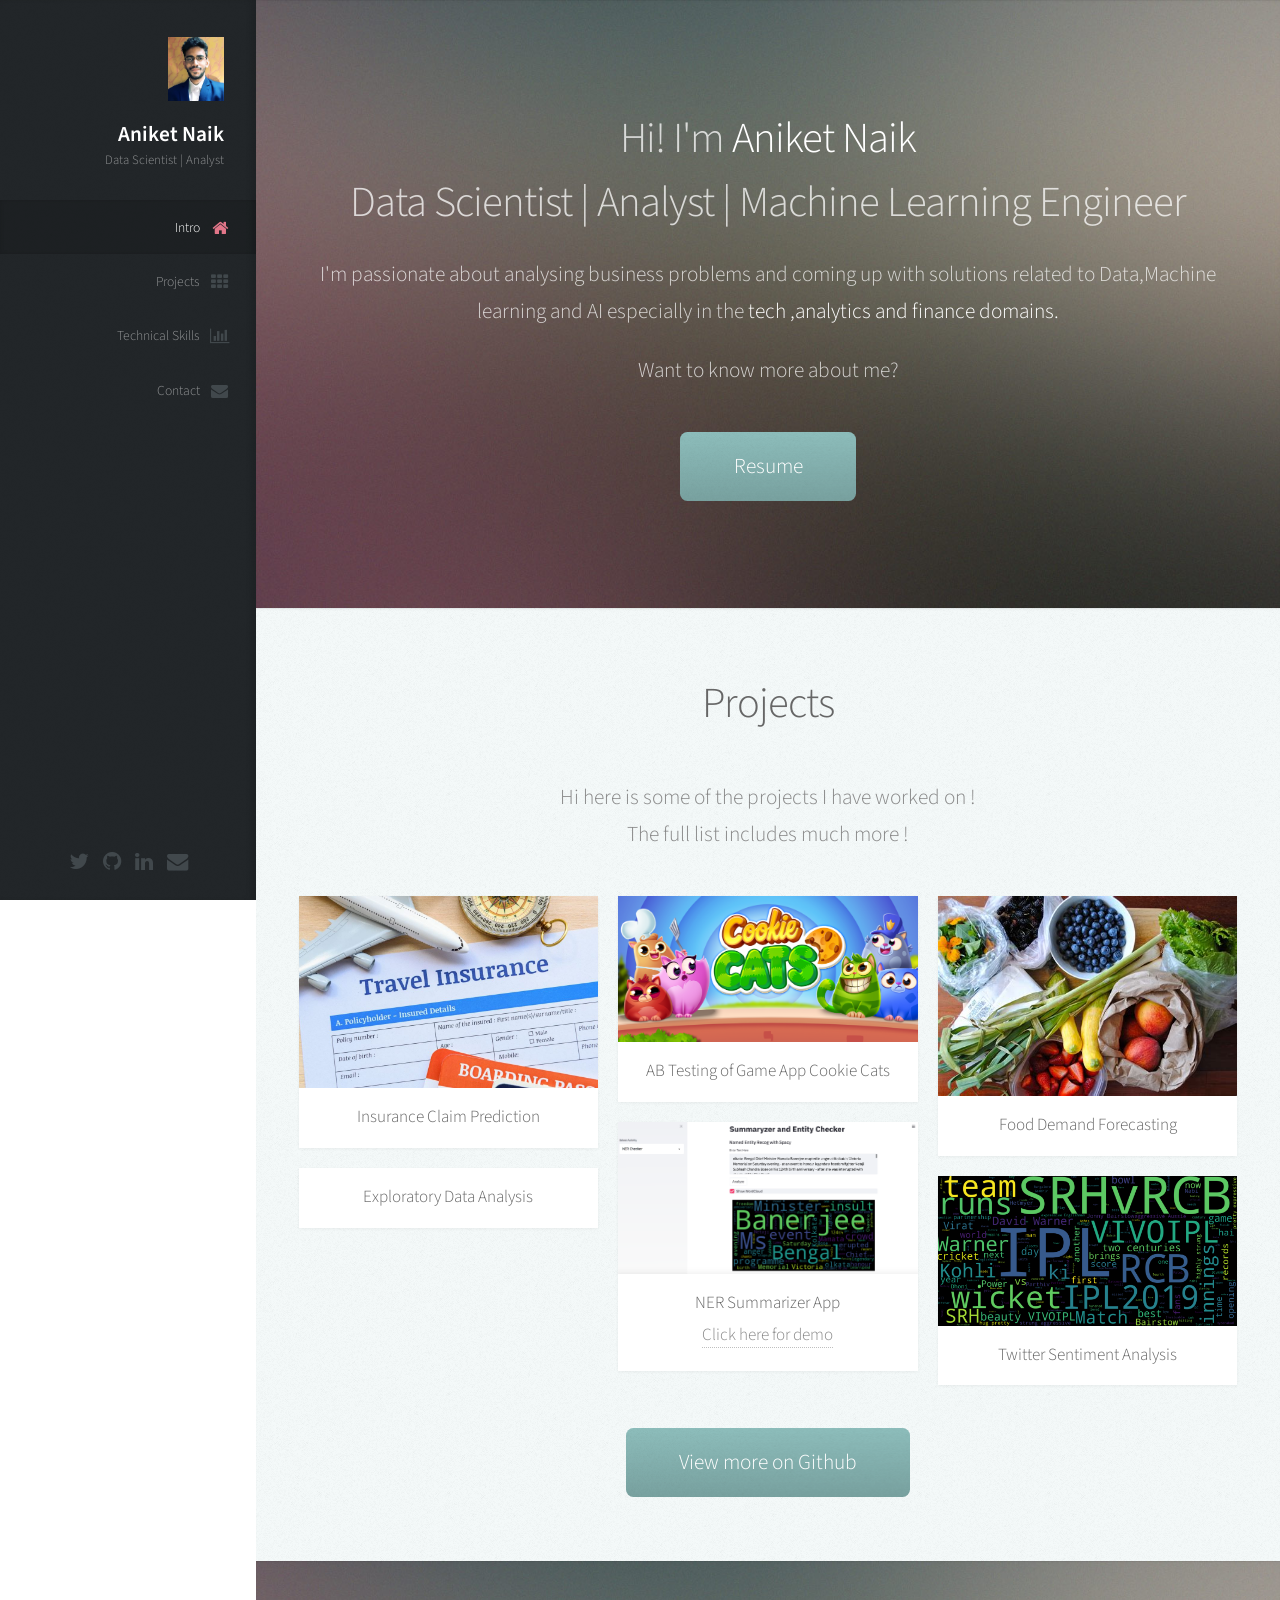
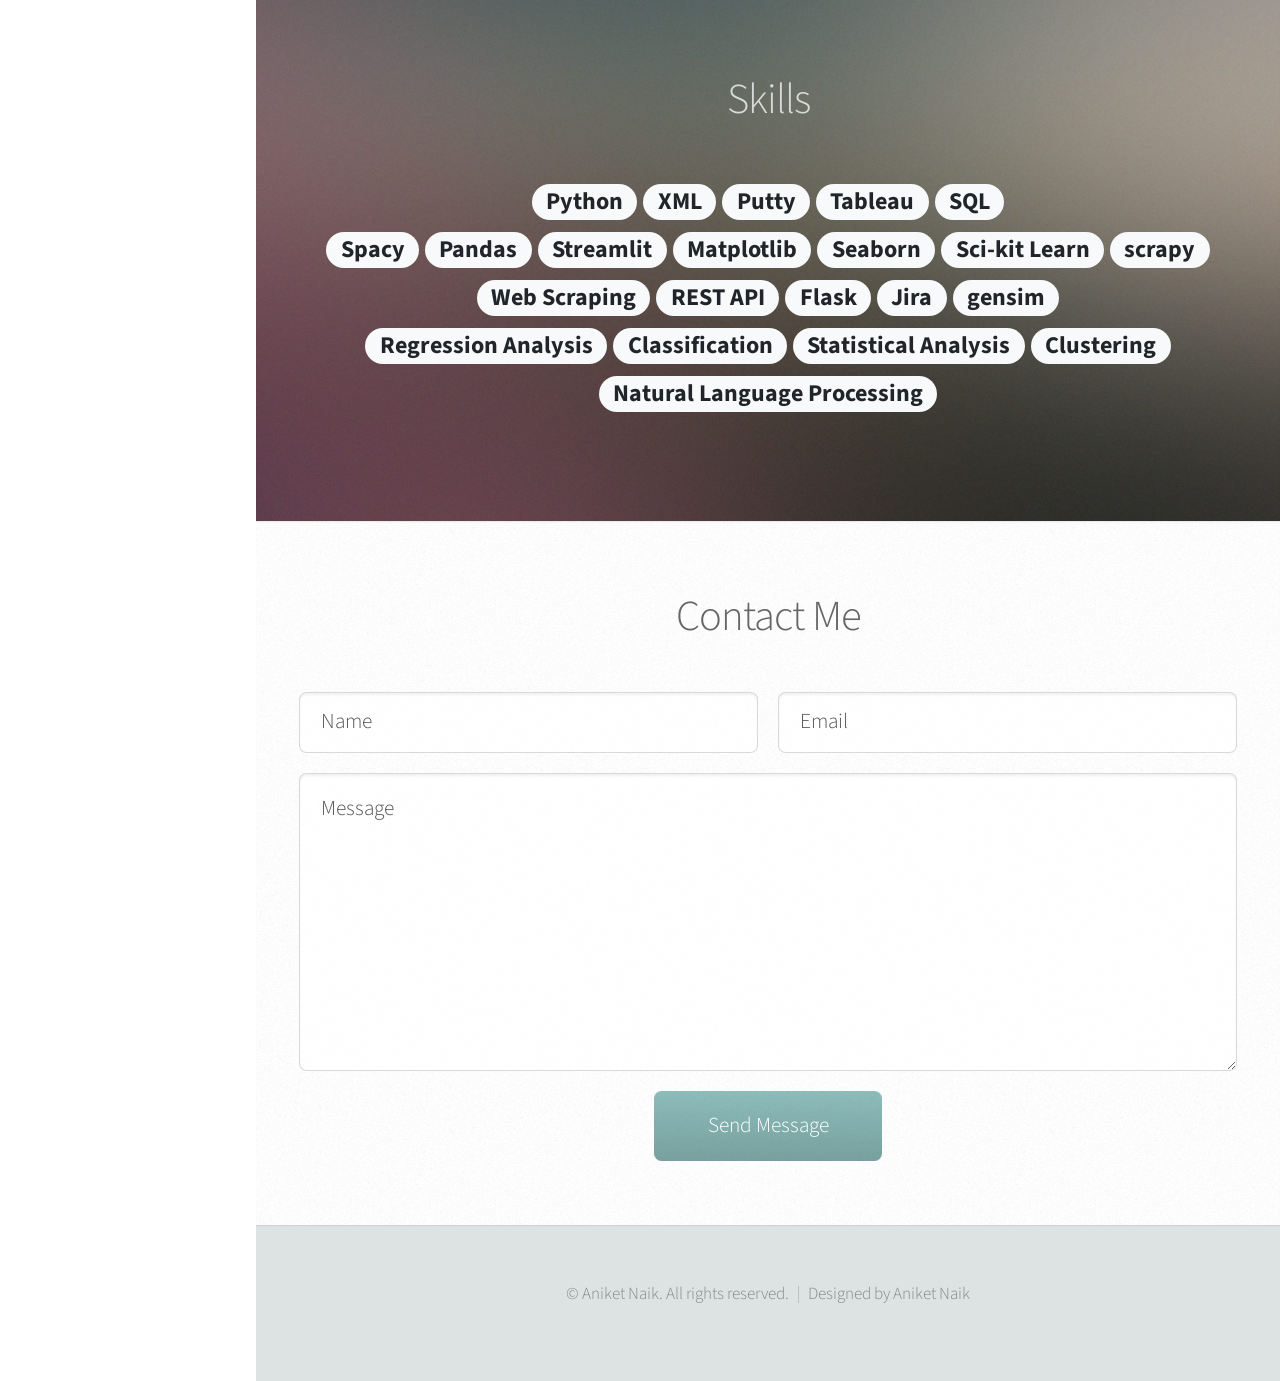
==== index.html @ 998490d1 "Update index.html" ====
<!DOCTYPE HTML>

<html>
	<head>
		<title>Aniket Naik</title>
		<meta charset="utf-8" />
		<meta name="viewport" content="width=device-width, initial-scale=1" />
		<!--[if lte IE 8]><script src="assets/js/ie/html5shiv.js"></script><![endif]-->
		<link rel="stylesheet" href="https://maxcdn.bootstrapcdn.com/bootstrap/4.0.0/css/bootstrap.min.css" integrity="sha384-Gn5384xqQ1aoWXA+058RXPxPg6fy4IWvTNh0E263XmFcJlSAwiGgFAW/dAiS6JXm" crossorigin="anonymous">
		<link rel="stylesheet" href="assets/css/main.css" />
		<!--[if lte IE 8]><link rel="stylesheet" href="assets/css/ie8.css" /><![endif]-->
		<!--[if lte IE 9]><link rel="stylesheet" href="assets/css/ie9.css" /><![endif]-->
	</head>
	<body>

		<!-- Header -->
			<div id="header">

				<div class="top">

					<!-- Logo -->
						<div id="logo">
							<span class="image"><img src="images/aniket.jpeg" style="height: 64px; width: 56px;"alt="" /></span>
							<h1 id="title">Aniket Naik</h1>
							<p> Data Scientist | Analyst </p>
						</div>

					<!-- Nav -->
						<nav id="nav">
						
							<ul>
								<li><a href="#top" id="top-link" class="skel-layers-ignoreHref"><span class="icon fa-home">Intro</span></a></li>
								<li><a href="#projects" id="projects-link" class="skel-layers-ignoreHref"><span class="icon fa-th">Projects</span></a></li>
								<li><a href="#skills" id="skills-link" class="skel-layers-ignoreHref"><span class="icon fa-bar-chart ">Technical Skills</span></a></li>
								<!--<li><a href="#about" id="about-link" class="skel-layers-ignoreHref"><span class="icon fa-user">Education</span></a></li> -->
								<li><a href="#contact" id="contact-link" class="skel-layers-ignoreHref"><span class="icon fa-envelope">Contact</span></a></li>
							</ul>
						</nav>

				</div>

				<div class="bottom">

					<!-- Social Icons -->
						<ul class="icons">
							<li><a href="https://twitter.com/Aniket_1011" class="icon fa-twitter"><span class="label">Twitter</span></a></li>
							<li><a href="https://github.com/Aniket1313" class="icon fa-github"><span class="label">Github</span></a></li>
							<li><a href="https://www.linkedin.com/in/aniketnaik11/" class="icon fa-linkedin"><span class="label">LinkedIn</span></a></li>
							<li><a href="mailto:naikaniket26@gmail.com" class="icon fa-envelope"><span class="label">Email</span></a></li>
						</ul>

				</div>

			</div>

		<!-- Main -->
			<div id="main">

				<!-- Intro -->
					<section id="top" class="one dark cover">
						<div class="container">

							<header>
								<h2 class="alt">Hi! I'm <strong>Aniket Naik</strong><br /> Data Scientist | Analyst | Machine Learning Engineer
								</h2>
								<p> I'm passionate about analysing business problems and coming up with solutions related to Data,Machine learning and AI especially in the <strong>tech ,analytics and finance domains.</strong> </p>
								<p>Want to know more about me?</p>
							</header>

							<footer>
								<a href="https://drive.google.com/file/d/1S_exjBFI21-j6mLr7UdvXrMFw3QYFEDn/view" class="button scrolly">Resume</a>
							</footer>

						</div>
					</section>

				<!-- Portfolio -->
					<section id="projects" class="two">
						<div class="container">

							<header>
								<h2>Projects</h2>
							</header>

							<p>Hi here is some of the projects I have worked on ! <br/> The full list includes much more ! </p>

							<div class="row">
								<div class="4u 12u$(mobile)">
									<article class="item">
										<a href="https://github.com/Aniket1313/Project-Travel-Insurance" class="image fit"><img src="images/ins.png" alt="" /></a>
										<header>
											<h3>Insurance Claim Prediction</h3>
										</header>
									</article>
									
									<article class="item">
										<a href="https://github.com/vinay-jaju/EDA-and-PCA-on-Graduate-Admission-Dataset" class="image fit"><img src="https://graamoddhaarakendra.in/assets/img/pages/43_t8_07012001515751.jpg" alt="" /></a>
										<header>
											<h3>Exploratory Data Analysis</h3>
										</header>
									</article>
								</div>
							
								<div class="4u$ 12u$(mobile)">
									<article class="item">
										<a href="https://github.com/Aniket1313/AB-Testing" target="_blank" class="image fit"><img src="images/cats.png" alt="" /></a>
										<header>
											<h3> AB Testing of Game App Cookie Cats</h3>
										</header>
									</article>
									<article class="item">
										<a href="https://github.com/Aniket1313/NER-Summarizer-App" class="image fit"><img src="images/NER.png" alt="" /></a>
										<header>
											<h3>NER Summarizer App </h3>
											<a href="https://ner-summarizer.herokuapp.com/">Click here for demo</a>
										</header>
									</article>
								</div>
								<div class="4u 12u$(mobile)">
										<article class="item">
												<a href="https://github.com/Aniket1313/Project-Demand-Forecasting" class="image fit"><img src="images/food-demand-forecast.jpg" alt="" /></a>
												<header>
													<h3>Food Demand Forecasting</h3>
												</header>
											</article>
											<article class="item">
												<a href="https://colab.research.google.com/drive/1MGx-dCvkg_yGX9G6R3xuWXoZJczr4wUw" target="_blank" class="image fit"><img src="images/twitter-word-cloud.png" alt="" /></a>
												<header>
													<h3>Twitter Sentiment Analysis</h3>
												</header>
											</article>
									
									</div>
							</div>

						</div>

						<footer>
							<a href="https://github.com/Aniket1313" target="_blank" class="button" >View more on Github</a> 
						</footer>

					</section>
					
			<!-- Business skills -->
					<section id="skills" class="three one dark cover" >
						<div class="container">

							<header>
								<h2>Skills</h2>
							</header>
							<div class="box2">
								
								<h3>
									<span class="badge badge-pill badge-light">Python</span> 	
									<span class="badge badge-pill badge-light">XML</span>
									<span class="badge badge-pill badge-light">Putty</span>
									<span class="badge badge-pill badge-light">Tableau</span> 	
									<span class="badge badge-pill badge-light">SQL</span>
								</h3>
								<h3>
										<span class="badge badge-pill badge-light">Spacy</span> 	
										<span class="badge badge-pill badge-light">Pandas</span>
										<span class="badge badge-pill badge-light">Streamlit</span>
										<span class="badge badge-pill badge-light">Matplotlib</span> 	
										<span class="badge badge-pill badge-light">Seaborn</span> 	
										<span class="badge badge-pill badge-light">Sci-kit Learn</span>
										<span class="badge badge-pill badge-light">scrapy</span>
									
									</h3>
									<h3>
											<span class="badge badge-pill badge-light">Web Scraping</span> 	
											<span class="badge badge-pill badge-light">REST API</span> 	
											<span class="badge badge-pill badge-light">Flask</span> 	
											<span class="badge badge-pill badge-light">Jira</span> 
											<span class="badge badge-pill badge-light">gensim</span>
										
										</h3>
										<h3>
												<span class="badge badge-pill badge-light">Regression Analysis</span> 	
												<span class="badge badge-pill badge-light">Classification</span> 	
												<span class="badge badge-pill badge-light">Statistical Analysis</span>
												<span class="badge badge-pill badge-light">Clustering</span> 	
												<span class="badge badge-pill badge-light"> Natural  Language Processing</span> 	
											</h3>
							</div>
						</div>
					</section>
					
					
					
				<!-- About Me 
					<section id="about" class="four">
						<div class="container">

							<header>
								<h2>About Me</h2>
							</header>

							<a href="#" class="image featured"><img src="images/thado.jpg" alt="" /></a>

							<p>Pursuing Computer Engineering in Thadomal Shahani Engineering College, Mumbai.
							Adapt easily to new concepts, technologies and responsibilities. Self motivated professional with strong communication skills, an ability to learn new things quickly and work as a team. Effective in completing tasks on time. Keen on learning new things thereby enhancing my skills</p>

						</div>
					</section>

					  <!-- FEATURES -->

					  <!--
    <section class="resume py-5 d-lg-flex justify-content-center align-items-center" id="resume">
        <div class="container">
            <div class="row">

                <div class="col-6 col-12">
                  <h2 class="mb-4">Education</h2>

                    <div class="timeline">
                        <div class="timeline-wrapper">
                             <div class="timeline-yr">
                                  <span>2020-2021</span>

                             </div>
                             <div class="timeline-info">
                             	<span class="image right"><a href="https://greyatom.com"><img src="images/GA.png" width="400" height="76" alt="GreyAtom"></a></span>
                                  <h3><span>Data Science Masters Program</span><small> , GreyAtom </small></h3>
                                  <p>Student of Greyatom's yearlong program for Intensive and structured mentor led bootcamp in Python, Pandas, SQL, Data Wrangling, Exploratory Analysis, Data Storytelling, Statistical Inference, Machine Learning,Natural Language Processing.</p>
                                 
                             </div>
                        </div>

                        <div class="timeline-wrapper">
                            <div class="timeline-yr">
                                <span>2015-2019</span>
                            </div>
                            <div class="timeline-info">
                            	<span class="image right"><a href="https://tsec.edu"><img src="images/tseclogo.jpeg" width="400" height="76" alt="GreyAtom"></a></span>
                                <h4><span>B.E(Electronics and Telecom)</span><small>Thadomal Shahani Engineering College</small></h4>
                                <p>4 year full time bachelors degree in Electronics</p>
                            </div>
                        </div>
                
            </div>
        </div>
    </section>

				<!-- Contact -->
					<section id="contact" class="five">
						<div class="container">

							<header>
								<h2>Contact Me</h2>
							</header>

						

							<form action="https://formspree.io/naikaniket26@gmail.com" method="post" >
								<div class="row">
									<div class="6u 12u$(mobile)"><input type="text" name="name" placeholder="Name" /></div>
									<div class="6u$ 12u$(mobile)"><input type="text" name="_replyto" placeholder="Email" /></div>
									<div class="12u$">
										<textarea name="message" placeholder="Message"></textarea>
									</div>
									<div class="12u$">
										<input type="submit" value="Send Message" />
									</div>
								</div>
							</form>

						</div>
					</section>

			</div>
		<!-- Footer -->
			<div id="footer">

				<!-- Copyright -->
					<ul class="copyright">
						<li>&copy; Aniket Naik. All rights reserved.</li><li>Designed by Aniket Naik</li>
					</ul>

			</div>
		<!-- Scripts -->
			<script src="assets/js/jquery.min.js"></script>
			<script src="assets/js/jquery.scrolly.min.js"></script>
			<script src="assets/js/jquery.scrollzer.min.js"></script>
			<script src="assets/js/skel.min.js"></script>
			<script src="assets/js/util.js"></script>
			
<script src="https://cdnjs.cloudflare.com/ajax/libs/popper.js/1.12.9/umd/popper.min.js" integrity="sha384-ApNbgh9B+Y1QKtv3Rn7W3mgPxhU9K/ScQsAP7hUibX39j7fakFPskvXusvfa0b4Q" crossorigin="anonymous"></script>
<script src="https://maxcdn.bootstrapcdn.com/bootstrap/4.0.0/js/bootstrap.min.js" integrity="sha384-JZR6Spejh4U02d8jOt6vLEHfe/JQGiRRSQQxSfFWpi1MquVdAyjUar5+76PVCmYl" crossorigin="anonymous"></script>
			<!--[if lte IE 8]><script src="assets/js/ie/respond.min.js"></script><![endif]-->
			<script src="assets/js/main.js"></script>

	</body>
</html>
---- assets/css/main.css ----
@import url("font-awesome.min.css");
@import url("http://fonts.googleapis.com/css?family=Source+Sans+Pro:300,300italic,400,600");
@import url(http://fonts.googleapis.com/css?family=Lato:100,400);



@-webkit-keyframes  
load { 0% { 
stroke-dashoffset:0 
} 
} 
@-moz-keyframes  
load { 0% { 
stroke-dashoffset:0 
} 
} 
@keyframes  
load { 0% { 
stroke-dashoffset:0 
} 
}

/* Reset */

	html, body, div, span, applet, object, iframe, h1, h2, h3, h4, h5, h6, p, blockquote, pre, a, abbr, acronym, address, big, cite, code, del, dfn, em, img, ins, kbd, q, s, samp, small, strike, strong, sub, sup, tt, var, b, u, i, center, dl, dt, dd, ol, ul, li, fieldset, form, label, legend, table, caption, tbody, tfoot, thead, tr, th, td, article, aside, canvas, details, embed, figure, figcaption, footer, header, hgroup, menu, nav, output, ruby, section, summary, time, mark, audio, video {
		margin: 0;
		padding: 0;
		border: 0;
		font-size: 100%;
		font: inherit;
		vertical-align: baseline;
	}

	article, aside, details, figcaption, figure, footer, header, hgroup, menu, nav, section {
		display: block;
	}

	body {
		line-height: 1;
	}

	ol, ul {
		list-style: none;
	}

	blockquote, q {
		quotes: none;
	}

	blockquote:before, blockquote:after, q:before, q:after {
		content: '';
		content: none;
	}

	table {
		border-collapse: collapse;
		border-spacing: 0;
	}

	body {
		-webkit-text-size-adjust: none;
	}

/* Box Model */

	*, *:before, *:after {
		-moz-box-sizing: border-box;
		-webkit-box-sizing: border-box;
		box-sizing: border-box;
	}
/*Circle */
.circle{width:200px;height:200px;border-radius:200px;font-size:35px;font-family:'Source Sans Pro', sans-serif; FontAwesome;color:#FFF;line-height:200px;text-align:center;background:#222629;}

/* Containers */
 
	.container {
		margin-left: auto;
		margin-right: auto;
	}

	.container.\31 25\25 {
		width: 100%;
		max-width: 1750px;
		min-width: 1400px;
	}

	.container.\37 5\25 {
		width: 1050px;
	}

	.container.\35 0\25 {
		width: 700px;
	}

	.container.\32 5\25 {
		width: 350px;
	}

	.container {
		width: 1400px;
	}

	@media screen and (min-width: 961px) and (max-width: 1880px) {

		.container.\31 25\25 {
			width: 100%;
			max-width: 1500px;
			min-width: 1200px;
		}

		.container.\37 5\25 {
			width: 900px;
		}

		.container.\35 0\25 {
			width: 600px;
		}

		.container.\32 5\25 {
			width: 300px;
		}

		.container {
			width: 1200px;
		}

	}

	@media screen and (min-width: 961px) and (max-width: 1620px) {

		.container.\31 25\25 {
			width: 100%;
			max-width: 1200px;
			min-width: 960px;
		}

		.container.\37 5\25 {
			width: 720px;
		}

		.container.\35 0\25 {
			width: 480px;
		}

		.container.\32 5\25 {
			width: 240px;
		}

		.container {
			width: 960px;
		}

	}

	@media screen and (min-width: 961px) and (max-width: 1320px) {

		.container.\31 25\25 {
			width: 100%;
			max-width: 125%;
			min-width: 100%;
		}

		.container.\37 5\25 {
			width: 75%;
		}

		.container.\35 0\25 {
			width: 50%;
		}

		.container.\32 5\25 {
			width: 25%;
		}

		.container {
			width: 100%;
		}

	}

	@media screen and (max-width: 960px) {

		.container.\31 25\25 {
			width: 100%;
			max-width: 125%;
			min-width: 100%;
		}

		.container.\37 5\25 {
			width: 75%;
		}

		.container.\35 0\25 {
			width: 50%;
		}

		.container.\32 5\25 {
			width: 25%;
		}

		.container {
			width: 100%;
		}

	}

	@media screen and (max-width: 736px) {

		.container.\31 25\25 {
			width: 100%;
			max-width: 125%;
			min-width: 100%;
		}

		.container.\37 5\25 {
			width: 75%;
		}

		.container.\35 0\25 {
			width: 50%;
		}

		.container.\32 5\25 {
			width: 25%;
		}

		.container {
			width: 100% !important;
		}

	}

/* Grid */

	.row {
		border-bottom: solid 1px transparent;
		-moz-box-sizing: border-box;
		-webkit-box-sizing: border-box;
		box-sizing: border-box;
	}

	.row > * {
		float: left;
		-moz-box-sizing: border-box;
		-webkit-box-sizing: border-box;
		box-sizing: border-box;
	}

	.row:after, .row:before {
		content: '';
		display: block;
		clear: both;
		height: 0;
	}

	.row.uniform > * > :first-child {
		margin-top: 0;
	}

	.row.uniform > * > :last-child {
		margin-bottom: 0;
	}

	.row.\30 \25 > * {
		padding: 0px 0 0 0px;
	}

	.row.\30 \25 {
		margin: 0px 0 -1px 0px;
	}

	.row.uniform.\30 \25 > * {
		padding: 0px 0 0 0px;
	}

	.row.uniform.\30 \25 {
		margin: 0px 0 -1px 0px;
	}

	.row > * {
		padding: 40px 0 0 40px;
	}

	.row {
		margin: -40px 0 -1px -40px;
	}

	.row.uniform > * {
		padding: 40px 0 0 40px;
	}

	.row.uniform {
		margin: -40px 0 -1px -40px;
	}

	.row.\32 00\25 > * {
		padding: 80px 0 0 80px;
	}

	.row.\32 00\25 {
		margin: -80px 0 -1px -80px;
	}

	.row.uniform.\32 00\25 > * {
		padding: 80px 0 0 80px;
	}

	.row.uniform.\32 00\25 {
		margin: -80px 0 -1px -80px;
	}

	.row.\31 50\25 > * {
		padding: 60px 0 0 60px;
	}

	.row.\31 50\25 {
		margin: -60px 0 -1px -60px;
	}

	.row.uniform.\31 50\25 > * {
		padding: 60px 0 0 60px;
	}

	.row.uniform.\31 50\25 {
		margin: -60px 0 -1px -60px;
	}

	.row.\35 0\25 > * {
		padding: 20px 0 0 20px;
	}

	.row.\35 0\25 {
		margin: -20px 0 -1px -20px;
	}

	.row.uniform.\35 0\25 > * {
		padding: 20px 0 0 20px;
	}

	.row.uniform.\35 0\25 {
		margin: -20px 0 -1px -20px;
	}

	.row.\32 5\25 > * {
		padding: 10px 0 0 10px;
	}

	.row.\32 5\25 {
		margin: -10px 0 -1px -10px;
	}

	.row.uniform.\32 5\25 > * {
		padding: 10px 0 0 10px;
	}

	.row.uniform.\32 5\25 {
		margin: -10px 0 -1px -10px;
	}

	.\31 2u, .\31 2u\24 {
		width: 100%;
		clear: none;
		margin-left: 0;
	}

	.\31 1u, .\31 1u\24 {
		width: 91.6666666667%;
		clear: none;
		margin-left: 0;
	}

	.\31 0u, .\31 0u\24 {
		width: 83.3333333333%;
		clear: none;
		margin-left: 0;
	}

	.\39 u, .\39 u\24 {
		width: 75%;
		clear: none;
		margin-left: 0;
	}

	.\38 u, .\38 u\24 {
		width: 66.6666666667%;
		clear: none;
		margin-left: 0;
	}

	.\37 u, .\37 u\24 {
		width: 58.3333333333%;
		clear: none;
		margin-left: 0;
	}

	.\36 u, .\36 u\24 {
		width: 50%;
		clear: none;
		margin-left: 0;
	}

	.\35 u, .\35 u\24 {
		width: 41.6666666667%;
		clear: none;
		margin-left: 0;
	}

	.\34 u, .\34 u\24 {
		width: 33.3333333333%;
		clear: none;
		margin-left: 0;
	}

	.\33 u, .\33 u\24 {
		width: 25%;
		clear: none;
		margin-left: 0;
	}

	.\32 u, .\32 u\24 {
		width: 16.6666666667%;
		clear: none;
		margin-left: 0;
	}

	.\31 u, .\31 u\24 {
		width: 8.3333333333%;
		clear: none;
		margin-left: 0;
	}

	.\31 2u\24 + *,
	.\31 1u\24 + *,
	.\31 0u\24 + *,
	.\39 u\24 + *,
	.\38 u\24 + *,
	.\37 u\24 + *,
	.\36 u\24 + *,
	.\35 u\24 + *,
	.\34 u\24 + *,
	.\33 u\24 + *,
	.\32 u\24 + *,
	.\31 u\24 + * {
		clear: left;
	}

	.\-11u {
		margin-left: 91.66667%;
	}

	.\-10u {
		margin-left: 83.33333%;
	}

	.\-9u {
		margin-left: 75%;
	}

	.\-8u {
		margin-left: 66.66667%;
	}

	.\-7u {
		margin-left: 58.33333%;
	}

	.\-6u {
		margin-left: 50%;
	}

	.\-5u {
		margin-left: 41.66667%;
	}

	.\-4u {
		margin-left: 33.33333%;
	}

	.\-3u {
		margin-left: 25%;
	}

	.\-2u {
		margin-left: 16.66667%;
	}

	.\-1u {
		margin-left: 8.33333%;
	}

	@media screen and (min-width: 961px) and (max-width: 1880px) {

		.row > * {
			padding: 40px 0 0 40px;
		}

		.row {
			margin: -40px 0 -1px -40px;
		}

		.row.uniform > * {
			padding: 40px 0 0 40px;
		}

		.row.uniform {
			margin: -40px 0 -1px -40px;
		}

		.row.\32 00\25 > * {
			padding: 80px 0 0 80px;
		}

		.row.\32 00\25 {
			margin: -80px 0 -1px -80px;
		}

		.row.uniform.\32 00\25 > * {
			padding: 80px 0 0 80px;
		}

		.row.uniform.\32 00\25 {
			margin: -80px 0 -1px -80px;
		}

		.row.\31 50\25 > * {
			padding: 60px 0 0 60px;
		}

		.row.\31 50\25 {
			margin: -60px 0 -1px -60px;
		}

		.row.uniform.\31 50\25 > * {
			padding: 60px 0 0 60px;
		}

		.row.uniform.\31 50\25 {
			margin: -60px 0 -1px -60px;
		}

		.row.\35 0\25 > * {
			padding: 20px 0 0 20px;
		}

		.row.\35 0\25 {
			margin: -20px 0 -1px -20px;
		}

		.row.uniform.\35 0\25 > * {
			padding: 20px 0 0 20px;
		}

		.row.uniform.\35 0\25 {
			margin: -20px 0 -1px -20px;
		}

		.row.\32 5\25 > * {
			padding: 10px 0 0 10px;
		}

		.row.\32 5\25 {
			margin: -10px 0 -1px -10px;
		}

		.row.uniform.\32 5\25 > * {
			padding: 10px 0 0 10px;
		}

		.row.uniform.\32 5\25 {
			margin: -10px 0 -1px -10px;
		}

		.\31 2u\28wide\29, .\31 2u\24\28wide\29 {
			width: 100%;
			clear: none;
			margin-left: 0;
		}

		.\31 1u\28wide\29, .\31 1u\24\28wide\29 {
			width: 91.6666666667%;
			clear: none;
			margin-left: 0;
		}

		.\31 0u\28wide\29, .\31 0u\24\28wide\29 {
			width: 83.3333333333%;
			clear: none;
			margin-left: 0;
		}

		.\39 u\28wide\29, .\39 u\24\28wide\29 {
			width: 75%;
			clear: none;
			margin-left: 0;
		}

		.\38 u\28wide\29, .\38 u\24\28wide\29 {
			width: 66.6666666667%;
			clear: none;
			margin-left: 0;
		}

		.\37 u\28wide\29, .\37 u\24\28wide\29 {
			width: 58.3333333333%;
			clear: none;
			margin-left: 0;
		}

		.\36 u\28wide\29, .\36 u\24\28wide\29 {
			width: 50%;
			clear: none;
			margin-left: 0;
		}

		.\35 u\28wide\29, .\35 u\24\28wide\29 {
			width: 41.6666666667%;
			clear: none;
			margin-left: 0;
		}

		.\34 u\28wide\29, .\34 u\24\28wide\29 {
			width: 33.3333333333%;
			clear: none;
			margin-left: 0;
		}

		.\33 u\28wide\29, .\33 u\24\28wide\29 {
			width: 25%;
			clear: none;
			margin-left: 0;
		}

		.\32 u\28wide\29, .\32 u\24\28wide\29 {
			width: 16.6666666667%;
			clear: none;
			margin-left: 0;
		}

		.\31 u\28wide\29, .\31 u\24\28wide\29 {
			width: 8.3333333333%;
			clear: none;
			margin-left: 0;
		}

		.\31 2u\24\28wide\29 + *,
		.\31 1u\24\28wide\29 + *,
		.\31 0u\24\28wide\29 + *,
		.\39 u\24\28wide\29 + *,
		.\38 u\24\28wide\29 + *,
		.\37 u\24\28wide\29 + *,
		.\36 u\24\28wide\29 + *,
		.\35 u\24\28wide\29 + *,
		.\34 u\24\28wide\29 + *,
		.\33 u\24\28wide\29 + *,
		.\32 u\24\28wide\29 + *,
		.\31 u\24\28wide\29 + * {
			clear: left;
		}

		.\-11u\28wide\29 {
			margin-left: 91.66667%;
		}

		.\-10u\28wide\29 {
			margin-left: 83.33333%;
		}

		.\-9u\28wide\29 {
			margin-left: 75%;
		}

		.\-8u\28wide\29 {
			margin-left: 66.66667%;
		}

		.\-7u\28wide\29 {
			margin-left: 58.33333%;
		}

		.\-6u\28wide\29 {
			margin-left: 50%;
		}

		.\-5u\28wide\29 {
			margin-left: 41.66667%;
		}

		.\-4u\28wide\29 {
			margin-left: 33.33333%;
		}

		.\-3u\28wide\29 {
			margin-left: 25%;
		}

		.\-2u\28wide\29 {
			margin-left: 16.66667%;
		}

		.\-1u\28wide\29 {
			margin-left: 8.33333%;
		}

	}

	@media screen and (min-width: 961px) and (max-width: 1620px) {

		.row > * {
			padding: 40px 0 0 40px;
		}

		.row {
			margin: -40px 0 -1px -40px;
		}

		.row.uniform > * {
			padding: 40px 0 0 40px;
		}

		.row.uniform {
			margin: -40px 0 -1px -40px;
		}

		.row.\32 00\25 > * {
			padding: 80px 0 0 80px;
		}

		.row.\32 00\25 {
			margin: -80px 0 -1px -80px;
		}

		.row.uniform.\32 00\25 > * {
			padding: 80px 0 0 80px;
		}

		.row.uniform.\32 00\25 {
			margin: -80px 0 -1px -80px;
		}

		.row.\31 50\25 > * {
			padding: 60px 0 0 60px;
		}

		.row.\31 50\25 {
			margin: -60px 0 -1px -60px;
		}

		.row.uniform.\31 50\25 > * {
			padding: 60px 0 0 60px;
		}

		.row.uniform.\31 50\25 {
			margin: -60px 0 -1px -60px;
		}

		.row.\35 0\25 > * {
			padding: 20px 0 0 20px;
		}

		.row.\35 0\25 {
			margin: -20px 0 -1px -20px;
		}

		.row.uniform.\35 0\25 > * {
			padding: 20px 0 0 20px;
		}

		.row.uniform.\35 0\25 {
			margin: -20px 0 -1px -20px;
		}

		.row.\32 5\25 > * {
			padding: 10px 0 0 10px;
		}

		.row.\32 5\25 {
			margin: -10px 0 -1px -10px;
		}

		.row.uniform.\32 5\25 > * {
			padding: 10px 0 0 10px;
		}

		.row.uniform.\32 5\25 {
			margin: -10px 0 -1px -10px;
		}

		.\31 2u\28normal\29, .\31 2u\24\28normal\29 {
			width: 100%;
			clear: none;
			margin-left: 0;
		}

		.\31 1u\28normal\29, .\31 1u\24\28normal\29 {
			width: 91.6666666667%;
			clear: none;
			margin-left: 0;
		}

		.\31 0u\28normal\29, .\31 0u\24\28normal\29 {
			width: 83.3333333333%;
			clear: none;
			margin-left: 0;
		}

		.\39 u\28normal\29, .\39 u\24\28normal\29 {
			width: 75%;
			clear: none;
			margin-left: 0;
		}

		.\38 u\28normal\29, .\38 u\24\28normal\29 {
			width: 66.6666666667%;
			clear: none;
			margin-left: 0;
		}

		.\37 u\28normal\29, .\37 u\24\28normal\29 {
			width: 58.3333333333%;
			clear: none;
			margin-left: 0;
		}

		.\36 u\28normal\29, .\36 u\24\28normal\29 {
			width: 50%;
			clear: none;
			margin-left: 0;
		}

		.\35 u\28normal\29, .\35 u\24\28normal\29 {
			width: 41.6666666667%;
			clear: none;
			margin-left: 0;
		}

		.\34 u\28normal\29, .\34 u\24\28normal\29 {
			width: 33.3333333333%;
			clear: none;
			margin-left: 0;
		}

		.\33 u\28normal\29, .\33 u\24\28normal\29 {
			width: 25%;
			clear: none;
			margin-left: 0;
		}

		.\32 u\28normal\29, .\32 u\24\28normal\29 {
			width: 16.6666666667%;
			clear: none;
			margin-left: 0;
		}

		.\31 u\28normal\29, .\31 u\24\28normal\29 {
			width: 8.3333333333%;
			clear: none;
			margin-left: 0;
		}

		.\31 2u\24\28normal\29 + *,
		.\31 1u\24\28normal\29 + *,
		.\31 0u\24\28normal\29 + *,
		.\39 u\24\28normal\29 + *,
		.\38 u\24\28normal\29 + *,
		.\37 u\24\28normal\29 + *,
		.\36 u\24\28normal\29 + *,
		.\35 u\24\28normal\29 + *,
		.\34 u\24\28normal\29 + *,
		.\33 u\24\28normal\29 + *,
		.\32 u\24\28normal\29 + *,
		.\31 u\24\28normal\29 + * {
			clear: left;
		}

		.\-11u\28normal\29 {
			margin-left: 91.66667%;
		}

		.\-10u\28normal\29 {
			margin-left: 83.33333%;
		}

		.\-9u\28normal\29 {
			margin-left: 75%;
		}

		.\-8u\28normal\29 {
			margin-left: 66.66667%;
		}

		.\-7u\28normal\29 {
			margin-left: 58.33333%;
		}

		.\-6u\28normal\29 {
			margin-left: 50%;
		}

		.\-5u\28normal\29 {
			margin-left: 41.66667%;
		}

		.\-4u\28normal\29 {
			margin-left: 33.33333%;
		}

		.\-3u\28normal\29 {
			margin-left: 25%;
		}

		.\-2u\28normal\29 {
			margin-left: 16.66667%;
		}

		.\-1u\28normal\29 {
			margin-left: 8.33333%;
		}

	}

	@media screen and (min-width: 961px) and (max-width: 1320px) {

		.row > * {
			padding: 20px 0 0 20px;
		}

		.row {
			margin: -20px 0 -1px -20px;
		}

		.row.uniform > * {
			padding: 20px 0 0 20px;
		}

		.row.uniform {
			margin: -20px 0 -1px -20px;
		}

		.row.\32 00\25 > * {
			padding: 40px 0 0 40px;
		}

		.row.\32 00\25 {
			margin: -40px 0 -1px -40px;
		}

		.row.uniform.\32 00\25 > * {
			padding: 40px 0 0 40px;
		}

		.row.uniform.\32 00\25 {
			margin: -40px 0 -1px -40px;
		}

		.row.\31 50\25 > * {
			padding: 30px 0 0 30px;
		}

		.row.\31 50\25 {
			margin: -30px 0 -1px -30px;
		}

		.row.uniform.\31 50\25 > * {
			padding: 30px 0 0 30px;
		}

		.row.uniform.\31 50\25 {
			margin: -30px 0 -1px -30px;
		}

		.row.\35 0\25 > * {
			padding: 10px 0 0 10px;
		}

		.row.\35 0\25 {
			margin: -10px 0 -1px -10px;
		}

		.row.uniform.\35 0\25 > * {
			padding: 10px 0 0 10px;
		}

		.row.uniform.\35 0\25 {
			margin: -10px 0 -1px -10px;
		}

		.row.\32 5\25 > * {
			padding: 5px 0 0 5px;
		}

		.row.\32 5\25 {
			margin: -5px 0 -1px -5px;
		}

		.row.uniform.\32 5\25 > * {
			padding: 5px 0 0 5px;
		}

		.row.uniform.\32 5\25 {
			margin: -5px 0 -1px -5px;
		}

		.\31 2u\28narrow\29, .\31 2u\24\28narrow\29 {
			width: 100%;
			clear: none;
			margin-left: 0;
		}

		.\31 1u\28narrow\29, .\31 1u\24\28narrow\29 {
			width: 91.6666666667%;
			clear: none;
			margin-left: 0;
		}

		.\31 0u\28narrow\29, .\31 0u\24\28narrow\29 {
			width: 83.3333333333%;
			clear: none;
			margin-left: 0;
		}

		.\39 u\28narrow\29, .\39 u\24\28narrow\29 {
			width: 75%;
			clear: none;
			margin-left: 0;
		}

		.\38 u\28narrow\29, .\38 u\24\28narrow\29 {
			width: 66.6666666667%;
			clear: none;
			margin-left: 0;
		}

		.\37 u\28narrow\29, .\37 u\24\28narrow\29 {
			width: 58.3333333333%;
			clear: none;
			margin-left: 0;
		}

		.\36 u\28narrow\29, .\36 u\24\28narrow\29 {
			width: 50%;
			clear: none;
			margin-left: 0;
		}

		.\35 u\28narrow\29, .\35 u\24\28narrow\29 {
			width: 41.6666666667%;
			clear: none;
			margin-left: 0;
		}

		.\34 u\28narrow\29, .\34 u\24\28narrow\29 {
			width: 33.3333333333%;
			clear: none;
			margin-left: 0;
		}

		.\33 u\28narrow\29, .\33 u\24\28narrow\29 {
			width: 25%;
			clear: none;
			margin-left: 0;
		}

		.\32 u\28narrow\29, .\32 u\24\28narrow\29 {
			width: 16.6666666667%;
			clear: none;
			margin-left: 0;
		}

		.\31 u\28narrow\29, .\31 u\24\28narrow\29 {
			width: 8.3333333333%;
			clear: none;
			margin-left: 0;
		}

		.\31 2u\24\28narrow\29 + *,
		.\31 1u\24\28narrow\29 + *,
		.\31 0u\24\28narrow\29 + *,
		.\39 u\24\28narrow\29 + *,
		.\38 u\24\28narrow\29 + *,
		.\37 u\24\28narrow\29 + *,
		.\36 u\24\28narrow\29 + *,
		.\35 u\24\28narrow\29 + *,
		.\34 u\24\28narrow\29 + *,
		.\33 u\24\28narrow\29 + *,
		.\32 u\24\28narrow\29 + *,
		.\31 u\24\28narrow\29 + * {
			clear: left;
		}

		.\-11u\28narrow\29 {
			margin-left: 91.66667%;
		}

		.\-10u\28narrow\29 {
			margin-left: 83.33333%;
		}

		.\-9u\28narrow\29 {
			margin-left: 75%;
		}

		.\-8u\28narrow\29 {
			margin-left: 66.66667%;
		}

		.\-7u\28narrow\29 {
			margin-left: 58.33333%;
		}

		.\-6u\28narrow\29 {
			margin-left: 50%;
		}

		.\-5u\28narrow\29 {
			margin-left: 41.66667%;
		}

		.\-4u\28narrow\29 {
			margin-left: 33.33333%;
		}

		.\-3u\28narrow\29 {
			margin-left: 25%;
		}

		.\-2u\28narrow\29 {
			margin-left: 16.66667%;
		}

		.\-1u\28narrow\29 {
			margin-left: 8.33333%;
		}

	}

	@media screen and (max-width: 960px) {

		.row > * {
			padding: 20px 0 0 20px;
		}

		.row {
			margin: -20px 0 -1px -20px;
		}

		.row.uniform > * {
			padding: 20px 0 0 20px;
		}

		.row.uniform {
			margin: -20px 0 -1px -20px;
		}

		.row.\32 00\25 > * {
			padding: 40px 0 0 40px;
		}

		.row.\32 00\25 {
			margin: -40px 0 -1px -40px;
		}

		.row.uniform.\32 00\25 > * {
			padding: 40px 0 0 40px;
		}

		.row.uniform.\32 00\25 {
			margin: -40px 0 -1px -40px;
		}

		.row.\31 50\25 > * {
			padding: 30px 0 0 30px;
		}

		.row.\31 50\25 {
			margin: -30px 0 -1px -30px;
		}

		.row.uniform.\31 50\25 > * {
			padding: 30px 0 0 30px;
		}

		.row.uniform.\31 50\25 {
			margin: -30px 0 -1px -30px;
		}

		.row.\35 0\25 > * {
			padding: 10px 0 0 10px;
		}

		.row.\35 0\25 {
			margin: -10px 0 -1px -10px;
		}

		.row.uniform.\35 0\25 > * {
			padding: 10px 0 0 10px;
		}

		.row.uniform.\35 0\25 {
			margin: -10px 0 -1px -10px;
		}

		.row.\32 5\25 > * {
			padding: 5px 0 0 5px;
		}

		.row.\32 5\25 {
			margin: -5px 0 -1px -5px;
		}

		.row.uniform.\32 5\25 > * {
			padding: 5px 0 0 5px;
		}

		.row.uniform.\32 5\25 {
			margin: -5px 0 -1px -5px;
		}

		.\31 2u\28narrower\29, .\31 2u\24\28narrower\29 {
			width: 100%;
			clear: none;
			margin-left: 0;
		}

		.\31 1u\28narrower\29, .\31 1u\24\28narrower\29 {
			width: 91.6666666667%;
			clear: none;
			margin-left: 0;
		}

		.\31 0u\28narrower\29, .\31 0u\24\28narrower\29 {
			width: 83.3333333333%;
			clear: none;
			margin-left: 0;
		}

		.\39 u\28narrower\29, .\39 u\24\28narrower\29 {
			width: 75%;
			clear: none;
			margin-left: 0;
		}

		.\38 u\28narrower\29, .\38 u\24\28narrower\29 {
			width: 66.6666666667%;
			clear: none;
			margin-left: 0;
		}

		.\37 u\28narrower\29, .\37 u\24\28narrower\29 {
			width: 58.3333333333%;
			clear: none;
			margin-left: 0;
		}

		.\36 u\28narrower\29, .\36 u\24\28narrower\29 {
			width: 50%;
			clear: none;
			margin-left: 0;
		}

		.\35 u\28narrower\29, .\35 u\24\28narrower\29 {
			width: 41.6666666667%;
			clear: none;
			margin-left: 0;
		}

		.\34 u\28narrower\29, .\34 u\24\28narrower\29 {
			width: 33.3333333333%;
			clear: none;
			margin-left: 0;
		}

		.\33 u\28narrower\29, .\33 u\24\28narrower\29 {
			width: 25%;
			clear: none;
			margin-left: 0;
		}

		.\32 u\28narrower\29, .\32 u\24\28narrower\29 {
			width: 16.6666666667%;
			clear: none;
			margin-left: 0;
		}

		.\31 u\28narrower\29, .\31 u\24\28narrower\29 {
			width: 8.3333333333%;
			clear: none;
			margin-left: 0;
		}

		.\31 2u\24\28narrower\29 + *,
		.\31 1u\24\28narrower\29 + *,
		.\31 0u\24\28narrower\29 + *,
		.\39 u\24\28narrower\29 + *,
		.\38 u\24\28narrower\29 + *,
		.\37 u\24\28narrower\29 + *,
		.\36 u\24\28narrower\29 + *,
		.\35 u\24\28narrower\29 + *,
		.\34 u\24\28narrower\29 + *,
		.\33 u\24\28narrower\29 + *,
		.\32 u\24\28narrower\29 + *,
		.\31 u\24\28narrower\29 + * {
			clear: left;
		}

		.\-11u\28narrower\29 {
			margin-left: 91.66667%;
		}

		.\-10u\28narrower\29 {
			margin-left: 83.33333%;
		}

		.\-9u\28narrower\29 {
			margin-left: 75%;
		}

		.\-8u\28narrower\29 {
			margin-left: 66.66667%;
		}

		.\-7u\28narrower\29 {
			margin-left: 58.33333%;
		}

		.\-6u\28narrower\29 {
			margin-left: 50%;
		}

		.\-5u\28narrower\29 {
			margin-left: 41.66667%;
		}

		.\-4u\28narrower\29 {
			margin-left: 33.33333%;
		}

		.\-3u\28narrower\29 {
			margin-left: 25%;
		}

		.\-2u\28narrower\29 {
			margin-left: 16.66667%;
		}

		.\-1u\28narrower\29 {
			margin-left: 8.33333%;
		}

	}

	@media screen and (max-width: 736px) {

		.row > * {
			padding: 20px 0 0 20px;
		}

		.row {
			margin: -20px 0 -1px -20px;
		}

		.row.uniform > * {
			padding: 20px 0 0 20px;
		}

		.row.uniform {
			margin: -20px 0 -1px -20px;
		}

		.row.\32 00\25 > * {
			padding: 40px 0 0 40px;
		}

		.row.\32 00\25 {
			margin: -40px 0 -1px -40px;
		}

		.row.uniform.\32 00\25 > * {
			padding: 40px 0 0 40px;
		}

		.row.uniform.\32 00\25 {
			margin: -40px 0 -1px -40px;
		}

		.row.\31 50\25 > * {
			padding: 30px 0 0 30px;
		}

		.row.\31 50\25 {
			margin: -30px 0 -1px -30px;
		}

		.row.uniform.\31 50\25 > * {
			padding: 30px 0 0 30px;
		}

		.row.uniform.\31 50\25 {
			margin: -30px 0 -1px -30px;
		}

		.row.\35 0\25 > * {
			padding: 10px 0 0 10px;
		}

		.row.\35 0\25 {
			margin: -10px 0 -1px -10px;
		}

		.row.uniform.\35 0\25 > * {
			padding: 10px 0 0 10px;
		}

		.row.uniform.\35 0\25 {
			margin: -10px 0 -1px -10px;
		}

		.row.\32 5\25 > * {
			padding: 5px 0 0 5px;
		}

		.row.\32 5\25 {
			margin: -5px 0 -1px -5px;
		}

		.row.uniform.\32 5\25 > * {
			padding: 5px 0 0 5px;
		}

		.row.uniform.\32 5\25 {
			margin: -5px 0 -1px -5px;
		}

		.\31 2u\28mobile\29, .\31 2u\24\28mobile\29 {
			width: 100%;
			clear: none;
			margin-left: 0;
		}

		.\31 1u\28mobile\29, .\31 1u\24\28mobile\29 {
			width: 91.6666666667%;
			clear: none;
			margin-left: 0;
		}

		.\31 0u\28mobile\29, .\31 0u\24\28mobile\29 {
			width: 83.3333333333%;
			clear: none;
			margin-left: 0;
		}

		.\39 u\28mobile\29, .\39 u\24\28mobile\29 {
			width: 75%;
			clear: none;
			margin-left: 0;
		}

		.\38 u\28mobile\29, .\38 u\24\28mobile\29 {
			width: 66.6666666667%;
			clear: none;
			margin-left: 0;
		}

		.\37 u\28mobile\29, .\37 u\24\28mobile\29 {
			width: 58.3333333333%;
			clear: none;
			margin-left: 0;
		}

		.\36 u\28mobile\29, .\36 u\24\28mobile\29 {
			width: 50%;
			clear: none;
			margin-left: 0;
		}

		.\35 u\28mobile\29, .\35 u\24\28mobile\29 {
			width: 41.6666666667%;
			clear: none;
			margin-left: 0;
		}

		.\34 u\28mobile\29, .\34 u\24\28mobile\29 {
			width: 33.3333333333%;
			clear: none;
			margin-left: 0;
		}

		.\33 u\28mobile\29, .\33 u\24\28mobile\29 {
			width: 25%;
			clear: none;
			margin-left: 0;
		}

		.\32 u\28mobile\29, .\32 u\24\28mobile\29 {
			width: 16.6666666667%;
			clear: none;
			margin-left: 0;
		}

		.\31 u\28mobile\29, .\31 u\24\28mobile\29 {
			width: 8.3333333333%;
			clear: none;
			margin-left: 0;
		}

		.\31 2u\24\28mobile\29 + *,
		.\31 1u\24\28mobile\29 + *,
		.\31 0u\24\28mobile\29 + *,
		.\39 u\24\28mobile\29 + *,
		.\38 u\24\28mobile\29 + *,
		.\37 u\24\28mobile\29 + *,
		.\36 u\24\28mobile\29 + *,
		.\35 u\24\28mobile\29 + *,
		.\34 u\24\28mobile\29 + *,
		.\33 u\24\28mobile\29 + *,
		.\32 u\24\28mobile\29 + *,
		.\31 u\24\28mobile\29 + * {
			clear: left;
		}

		.\-11u\28mobile\29 {
			margin-left: 91.66667%;
		}

		.\-10u\28mobile\29 {
			margin-left: 83.33333%;
		}

		.\-9u\28mobile\29 {
			margin-left: 75%;
		}

		.\-8u\28mobile\29 {
			margin-left: 66.66667%;
		}

		.\-7u\28mobile\29 {
			margin-left: 58.33333%;
		}

		.\-6u\28mobile\29 {
			margin-left: 50%;
		}

		.\-5u\28mobile\29 {
			margin-left: 41.66667%;
		}

		.\-4u\28mobile\29 {
			margin-left: 33.33333%;
		}

		.\-3u\28mobile\29 {
			margin-left: 25%;
		}

		.\-2u\28mobile\29 {
			margin-left: 16.66667%;
		}

		.\-1u\28mobile\29 {
			margin-left: 8.33333%;
		}

	}

/* Basic */

	body {
		background: #fff;
		font-family: 'Source Sans Pro', sans-serif;
		font-size: 19pt;
		font-weight: 300;
		line-height: 1.75em;
		color: #888;
	}

		body.is-loading * {
			-moz-transition: none !important;
			-webkit-transition: none !important;
			-ms-transition: none !important;
			transition: none !important;
			-moz-animation: none !important;
			-webkit-animation: none !important;
			-ms-animation: none !important;
			animation: none !important;
		}

	input, textarea, select {
		font-family: 'Source Sans Pro', sans-serif;
		font-size: 19pt;
		font-weight: 300;
		line-height: 1.75em;
		color: #888;
	}

	h1, h2, h3, h4, h5, h6 {
		font-weight: 300;
		color: #666;
		line-height: 1.5em;
	}

	h1 a, h2 a, h3 a, h4 a, h5 a, h6 a {
		color: inherit;
		text-decoration: none;
	}

		h1 a strong, h2 a strong, h3 a strong, h4 a strong, h5 a strong, h6 a strong {
			color: #333;
		}

	h2 {
		font-size: 2em;
		letter-spacing: -1px;
	}

		h2.alt {
			color: #888;
		}

			h2.alt strong {
				color: #666;
			}

	h3 {
		font-size: 1.5em;
	}

	header {
		margin: 0 0 2em 0;
	}

		header > p {
			margin: 1em 0 0 0;
		}

	footer {
		margin: 2em 0 0 0;
	}

	strong, b {
		font-weight: 300;
		color: #666;
	}

	em, i {
		font-style: italic;
	}

	a {
		text-decoration: none;
		color: inherit;
		border-bottom: dotted 1px rgba(128, 128, 128, 0.5);
		-moz-transition: color 0.35s ease-in-out, border-bottom-color 0.35s ease-in-out;
		-webkit-transition: color 0.35s ease-in-out, border-bottom-color 0.35s ease-in-out;
		-ms-transition: color 0.35s ease-in-out, border-bottom-color 0.35s ease-in-out;
		transition: color 0.35s ease-in-out, border-bottom-color 0.35s ease-in-out;
		outline: 0;
	}

		a:hover {
			color: #E27689;
			border-bottom-color: rgba(255, 255, 255, 0);
		}

	sub {
		position: relative;
		top: 0.5em;
		font-size: 0.8em;
	}

	sup {
		position: relative;
		top: -0.5em;
		font-size: 0.8em;
	}

	hr {
		border: 0;
		border-top: solid 1px #ddd;
	}

	blockquote {
		border-left: solid 0.5em #ddd;
		padding: 1em 0 1em 2em;
		font-style: italic;
	}

	p, ul, ol, dl, table {
		margin-bottom: 2em;
	}

	br.clear {
		clear: both;
	}

/* Sections/Article */

	section, article {
		margin-bottom: 3em;
	}

		section > :last-child,
		section > .container, section:last-child, article > :last-child,
		article > .container, article:last-child {
			margin-bottom: 0;
		}

		.row > section, .row > article {
			margin-bottom: 0;
		}

/* Image */

	.image {
		display: inline-block;
		border: 0;
	}

		.image img {
			display: block;
			width: 100%;
		}

		.image.avatar48 {
			width: 48px;
			height: 48px;
			background: #f00;
		}

			.image.avatar48 img {
				width: 48px;
				height: 48px;
			}

		.image.fit {
			display: block;
			width: 100%;
		}

		.image.featured {
			display: block;
			width: 100%;
			margin: 0 0 2em 0;
		}

		.image.left {
			float: left;
			margin: 0 2em 2em 0;
		}

		.image.centered {
			display: block;
			margin: 0 0 2em 0;
		}

			.image.centered img {
				margin: 0 auto;
				width: auto;
			}

/* List */

	ul.default {
		list-style: disc;
		padding-left: 1em;
	}

		ul.default li {
			padding-left: 0.5em;
		}

	ul.icons {
		cursor: default;
	}

		ul.icons li {
			display: inline-block;
		}

		ul.icons a {
			display: inline-block;
			width: 2em;
			height: 2em;
			line-height: 2em;
			text-align: center;
			border: 0;
		}

	ol.default {
		list-style: decimal;
		padding-left: 1.25em;
	}

		ol.default li {
			padding-left: 0.25em;
		}

/* Form */

	form label {
		display: block;
		text-align: left;
		margin-bottom: 0.5em;
	}

	form input[type="text"],
	form input[type="email"],
	form input[type="password"],
	form select,
	form textarea {
		position: relative;
		-webkit-appearance: none;
		display: block;
		border: 0;
		outline: 0;
		background: #fff;
		background: rgba(255, 255, 255, 0.75);
		width: 100%;
		border-radius: 0.35em;
		padding: 0.75em 1em 0.75em 1em;
		box-shadow: inset 0 0.1em 0.1em 0 rgba(0, 0, 0, 0.05);
		border: solid 1px rgba(0, 0, 0, 0.15);
		-moz-transition: all 0.35s ease-in-out;
		-webkit-transition: all 0.35s ease-in-out;
		-ms-transition: all 0.35s ease-in-out;
		transition: all 0.35s ease-in-out;
	}

		form input[type="text"]:focus,
		form input[type="email"]:focus,
		form input[type="password"]:focus,
		form select:focus,
		form textarea:focus {
			box-shadow: 0 0 2px 1px #8ebebc;
			background: #fff;
		}

	form input[type="text"],
	form input[type="email"],
	form input[type="password"],
	form select {
		line-height: 1.25em;
	}

	form textarea {
		min-height: 14em;
	}

	form .formerize-placeholder {
		color: #555 !important;
	}

	form ::-webkit-input-placeholder {
		color: #555 !important;
	}

	form :-moz-placeholder {
		color: #555 !important;
	}

	form ::-moz-placeholder {
		color: #555 !important;
	}

	form :-ms-input-placeholder {
		color: #555 !important;
	}

	form ::-moz-focus-inner {
		border: 0;
	}

/* Table */

	table {
		width: 100%;
	}

		table.default {
			width: 100%;
			text-align: left;
		}

			table.default tbody tr:nth-child(2n+2) {
				background: #f4f4f4;
			}

			table.default td {
				padding: 0.5em 1em 0.5em 1em;
			}

			table.default th {
				text-align: left;
				padding: 0.5em 1em 0.5em 1em;
				color: #fff;
				background: #222729 url("images/overlay.png");
			}

			table.default thead {
				background: #444;
				color: #fff;
			}

			table.default tfoot {
				background: #eee;
			}

/* Button */

	input[type="button"],
	input[type="submit"],
	input[type="reset"],
	button,
	.button {
		position: relative;
		display: inline-block;
		border-radius: 0.35em;
		color: #fff !important;
		text-decoration: none;
		padding: 0.75em 2.5em 0.75em 2.5em;
		background-color: #8ebebc;
		border: 0;
		cursor: pointer;
		background-image: -moz-linear-gradient(top, rgba(0, 0, 0, 0), rgba(0, 0, 0, 0.15)), url("images/overlay.png");
		background-image: -webkit-linear-gradient(top, rgba(0, 0, 0, 0), rgba(0, 0, 0, 0.15)), url("images/overlay.png");
		background-image: -ms-linear-gradient(top, rgba(0, 0, 0, 0), rgba(0, 0, 0, 0.15)), url("images/overlay.png");
		background-image: linear-gradient(top, rgba(0, 0, 0, 0), rgba(0, 0, 0, 0.15)), url("images/overlay.png");
		-moz-transition: background-color 0.35s ease-in-out;
		-webkit-transition: background-color 0.35s ease-in-out;
		-ms-transition: background-color 0.35s ease-in-out;
		transition: background-color 0.35s ease-in-out;
	}

		input[type="button"]:hover,
		input[type="submit"]:hover,
		input[type="reset"]:hover,
		button:hover,
		.button:hover {
			background-color: #9ececc;
		}

		input[type="button"]:active,
		input[type="submit"]:active,
		input[type="reset"]:active,
		button:active,
		.button:active {
			background-color: #7eaeac;
		}

/* Item */

	.item {
		box-shadow: 0 0.05em 0.15em 0 rgba(0, 0, 0, 0.05);
		margin-bottom: 40px;
	}

		.item header {
			background: #fff;
			margin: 0;
			padding: 1em 0 1em 0;
			font-size: 0.8em;
		}

			.item header h3 {
				font-size: 1em;
			}

/* Icons */

	.icon {
		text-decoration: none;
	}

		.icon:before {
			display: inline-block;
			font-family: FontAwesome;
			font-size: 1.25em;
			text-decoration: none;
			font-style: normal;
			font-weight: normal;
			line-height: 1;
			-webkit-font-smoothing: antialiased;
			-moz-osx-font-smoothing: grayscale;
		}

		.icon > .label {
			display: none;
		}

/* Header */

	#header {
		position: fixed;
		top: 0;
		left: 0;
		width: 375px;
		height: 100%;
		color: #fff;
		background: #222629 url("images/overlay.png");
		box-shadow: inset -0.25em 0 0.25em 0 rgba(0, 0, 0, 0.1);
		text-align: right;
	}

	.box2 li {
  display: inline-block;
  padding-bottom:180px;
  width: 200px;
  height: 100px;
  margin: 1em;
}
		#header .top {
			position: absolute;
			left: 0;
			top: 0;
			width: 100%;
		}

		#header .bottom {
			position: absolute;
			left: 0;
			bottom: 0;
			width: 100%;
		}

		#header .icons {
			font-size: 0.8em;
			margin: 0 0 1em 0;
			text-align: center;
		}

			#header .icons a {
				color: #41484c;
				-moz-transition: color 0.35s ease-in-out;
				-webkit-transition: color 0.35s ease-in-out;
				-ms-transition: color 0.35s ease-in-out;
				transition: color 0.35s ease-in-out;
			}

				#header .icons a:hover {
					color: #fff;
				}

	#logo {
		position: relative;
		margin: 1.75em 1.5em 1.5em 1.5em;
		min-height: 48px;
		cursor: default;
	}

		#logo h1 {
			position: relative;
			color: #fff;
			font-weight: 600;
			font-size: 1em;
			line-height: 1em;
		}

		#logo p {
			position: relative;
			display: block;
			font-size: 0.6em;
			color: rgba(255, 255, 255, 0.5);
			line-height: 1.25em;
			margin: 0.5em 0 0 0;
		}

		#logo .image {
			position: absolute;
			left: 0;
			top: 0;
		}

	#nav ul li a {
		display: block;
		padding: 0.5em 1.5em 0.5em 1.5em;
		color: rgba(255, 255, 255, 0.5);
		text-decoration: none;
		outline: 0;
		border: 0;
		-moz-transition: none;
		-webkit-transition: none;
		-ms-transition: none;
		transition: none;
	}

		#nav ul li a span {
			position: relative;
			display: block;
			font-size: 0.8em;
		}

			#nav ul li a span:before {
				position: absolute;
				left: 0;
				color: #41484c;
				text-align: center;
				width: 1.25em;
				line-height: 1.75em;
			}

		#nav ul li a.active {
			background: rgba(0, 0, 0, 0.15);
			box-shadow: inset 0 0 0.25em 0 rgba(0, 0, 0, 0.125);
			color: #fff;
		}

			#nav ul li a.active span:before {
				color: #e27689;
			}

/* Footer */

	#footer {
		margin-left: 375px;
		text-align: center;
		background-color: #dce3e2;
		padding: 3em 0 4em 0;
		box-shadow: inset 0 1px 0 0 rgba(0, 0, 0, 0.05), inset 0 0.1em 0.1em 0 rgba(0, 0, 0, 0.025);
		font-size: 0.8em;
	}

		#footer .copyright {
			cursor: default;
			margin: 0;
		}

			#footer .copyright li {
				display: inline-block;
				line-height: 1em;
				border-left: solid 1px rgba(128, 128, 128, 0.35);
				padding: 0 0 0 0.5em;
				margin: 0 0 0 0.5em;
			}

				#footer .copyright li:first-child {
					border-left: 0;
					padding-left: 0;
					margin-left: 0;
				}

/* Main */

	#main {
		margin-left: 375px;
	}

		#main > section {
			margin: 0;
			overflow: hidden;
			padding: 4em 0;
			box-shadow: inset 0 1px 0 0 rgba(0, 0, 0, 0.05), inset 0 0.1em 0.1em 0 rgba(0, 0, 0, 0.025);
			text-align: center;
			background-image: url("images/overlay.png");
		}

			#main > section.dark {
				color: #ddd;
				color: rgba(255, 255, 255, 0.75);
			}

				#main > section.dark h2, #main > section.dark h3, #main > section.dark h4, #main > section.dark h5, #main > section.dark h6 {
					color: inherit;
				}

				#main > section.dark strong {
					color: #fff;
					border-color: inherit;
				}

				#main > section.dark a {
					color: #fff;
					border-color: inherit;
				}

					#main > section.dark a:hover {
						border-bottom-color: rgba(255, 255, 255, 0);
					}

			#main > section.cover {
				padding: 6em 0;
				background-size: cover;
				background-position: center center;
			}

			#main > section.one {
				background-color: #81918E;
				background-image: url("../../images/banner.jpg");
			}

			#main > section.two {
				background-color: #f5fafa;
			}

			#main > section.three {
				background-color: #ecf1f1;
			}

			#main > section.four {
				background-color: #e8edec;
			}

/* Wide */

	@media screen and (min-width: 961px) and (max-width: 1880px) {

		/* Basic */

			body, input, textarea, select {
				font-size: 17pt;
			}

		/* Header */

			#header {
				width: 300px;
			}

		/* Footer */

			#footer {
				margin-left: 300px;
			}

		/* Main */

			#main {
				margin-left: 300px;
			}

	}

/* Normal */

	@media screen and (min-width: 961px) and (max-width: 1620px) {

		/* Main */

			#main > section {
				padding: 3em 0;
			}

			#main section.cover {
				padding: 5em 0;
			}

	}

/* Narrow */

	@media screen and (min-width: 961px) and (max-width: 1320px) {

		/* Basic */

			body, input, textarea, select {
				font-size: 16pt;
			}

			.container {
				padding: 0 2em 0 2em;
			}

		/* List */

			ul.icons li a {
				width: 1.75em;
			}

		/* Item */

			.item {
				margin-bottom: 20px;
			}

		/* Header */

			#header {
				width: 20%;
			}

			#logo .image {
				position: relative;
				margin: 0 0 0.5em 0;
			}

			#nav ul li a {
				font-size: 0.8em;
				padding-top: 0.5em;
				padding-bottom: 0.5em;
			}

				#nav ul li a span {
					padding-right: 2.25em;
				}

					#nav ul li a span:before {
						left: 100%;
						margin-left: -1.25em;
						line-height: 2.25em;
					}

		/* Footer */

			#footer {
				margin-left: 20%;
			}

		/* Main */

			#main {
				margin-left: 20%;
			}

	}

/* Narrower */

	#headerToggle {
		display: none;
	}

	@media screen and (max-width: 960px) {

		/* Basic */

			html, body {
				overflow-x: hidden;
			}

			body, input, textarea, select {
				font-size: 16pt;
			}

			header br {
				display: none;
			}

			.container {
				padding: 0 2em 0 2em;
			}

		/* Item */

			.item {
				margin-bottom: 15px;
			}

		/* List */

			ul.icons a {
				width: 1.75em;
				font-size: 1.25em;
			}

		/* Header */

			#header {
				-moz-backface-visibility: hidden;
				-webkit-backface-visibility: hidden;
				-ms-backface-visibility: hidden;
				backface-visibility: hidden;
				-moz-transform: translateX(-275px);
				-webkit-transform: translateX(-275px);
				-ms-transform: translateX(-275px);
				transform: translateX(-275px);
				-moz-transition: -moz-transform 0.5s ease;
				-webkit-transition: -webkit-transform 0.5s ease;
				-ms-transition: -ms-transform 0.5s ease;
				transition: transform 0.5s ease;
				display: block;
				height: 100%;
				left: 0;
				overflow-y: auto;
				position: fixed;
				top: 0;
				width: 275px;
				z-index: 10002;
				width: 275px;
				background: #222729 url("images/overlay.png");
				box-shadow: inset -0.25em 0 0.25em 0 rgba(0, 0, 0, 0.125);
			}

				#header .top {
					position: relative;
				}

				#header .bottom {
					border-top: solid 1px rgba(255, 255, 255, 0.05);
					box-shadow: 0 -1px 0 0 rgba(0, 0, 0, 0.15);
					padding-top: 2em;
					margin-top: 1em;
					position: relative;
				}

			#logo {
				margin: 1.5em 1.25em 1.25em 1.25em;
			}

			#nav ul li a {
				padding: 0.5em 1.25em 0.5em 1.25em;
			}

			#headerToggle {
				-moz-backface-visibility: hidden;
				-webkit-backface-visibility: hidden;
				-ms-backface-visibility: hidden;
				backface-visibility: hidden;
				-moz-transition: -moz-transform 0.5s ease;
				-webkit-transition: -webkit-transform 0.5s ease;
				-ms-transition: -ms-transform 0.5s ease;
				transition: transform 0.5s ease;
				display: block;
				height: 2.25em;
				left: 0;
				position: fixed;
				top: 0;
				width: 3.25em;
				z-index: 10001;
			}

				#headerToggle .toggle {
					position: absolute;
					left: 0;
					top: 0;
					width: 100%;
					height: 100%;
					outline: 0;
					border: 0;
				}

					#headerToggle .toggle:before {
						font-family: FontAwesome;
						text-decoration: none;
						font-style: normal;
						font-weight: normal;
						-webkit-font-smoothing: antialiased;
						-moz-osx-font-smoothing: grayscale;
						content: '\f0c9';
						color: #fff;
						font-size: 18px;
						line-height: 2.25em;
						background: rgba(128, 136, 144, 0.5);
						border-radius: 0.35em;
						text-align: center;
						position: absolute;
						left: 0.5em;
						top: 0.5em;
						display: block;
						width: 3.25em;
						height: 2.25em;
						line-height: 2.25em;
					}

			body.header-visible #main {
				-moz-transform: translateX(275px);
				-webkit-transform: translateX(275px);
				-ms-transform: translateX(275px);
				transform: translateX(275px);
			}

			body.header-visible #headerToggle {
				-moz-transform: translateX(275px);
				-webkit-transform: translateX(275px);
				-ms-transform: translateX(275px);
				transform: translateX(275px);
			}

			body.header-visible #header {
				-moz-transform: translateX(0);
				-webkit-transform: translateX(0);
				-ms-transform: translateX(0);
				transform: translateX(0);
			}

		/* Footer */

			#footer {
				margin-left: 0;
			}

		/* Main */

			#main {
				-moz-backface-visibility: hidden;
				-webkit-backface-visibility: hidden;
				-ms-backface-visibility: hidden;
				backface-visibility: hidden;
				-moz-transition: -moz-transform 0.5s ease;
				-webkit-transition: -webkit-transform 0.5s ease;
				-ms-transition: -ms-transform 0.5s ease;
				transition: transform 0.5s ease;
				padding-bottom: 1px;
				margin-left: 0;
			}

				#main > section {
					padding: 3em 0;
				}

				#main section.cover {
					padding: 4em 0;
				}

	}

/* Mobile */

	@media screen and (max-width: 736px) {

		/* Basic */

			body, input, textarea, select {
				font-size: 14pt;
			}

			h2 {
				font-size: 1.5em;
				letter-spacing: 0;
				font-weight: 300;
			}

			.container {
				padding: 0 15px 0 15px;
			}

		/* List */

			ul.icons a {
				width: 1.75em;
				font-size: 1.5em;
			}

		/* Main */

			#main > section {
				padding: 2em 0;
			}

			#main section.cover {
				padding: 4em 0em;
			}

				#main section.cover header {
					padding: 0 1em;
				}

		/* Footer */

			#footer .copyright li {
				display: block;
				line-height: 1.25em;
				border: 0;
				padding: 0;
				margin: 1em 0 0 0;
			}

				#footer .copyright li:first-child {
					margin-top: 0;
				}

	}
---- assets/css/ie8.css ----
/*
	Prologue by HTML5 UP
	html5up.net | @n33co
	Free for personal and commercial use under the CCA 3.0 license (html5up.net/license)
*/

/* Section/Article */

	section > .last-child, section.last-child, article > .last-child, article.last-child {
		margin-bottom: 0;
	}

/* Form */

	form input[type="text"],
	form input[type="email"],
	form input[type="password"],
	form select,
	form textarea {
		-ms-behavior: url("assets/js/ie/PIE.htc");
	}

/* Button */

	input[type="button"],
	input[type="submit"],
	input[type="reset"],
	button,
	.button {
		-ms-behavior: url("assets/js/ie/PIE.htc");
	}

/* Header */

	#nav ul li a {
		color: #888;
	}

		#nav ul li a.active {
			background: #1C2022;
		}

	#headerToggle .toggle {
		background-color: #888;
	}

/* Main */

	#main > section.cover {
		background-position: auto;
		-ms-behavior: url("assets/js/ie/backgroundsize.min.htc");
	}
---- assets/css/ie9.css ----
/*
	Prologue by HTML5 UP
	html5up.net | @n33co
	Free for personal and commercial use under the CCA 3.0 license (html5up.net/license)
*/

/* Button */

	input[type="button"],
	input[type="submit"],
	input[type="reset"],
	button,
	.button {
		background-image: url("images/ie/grad0-15.svg");
	}
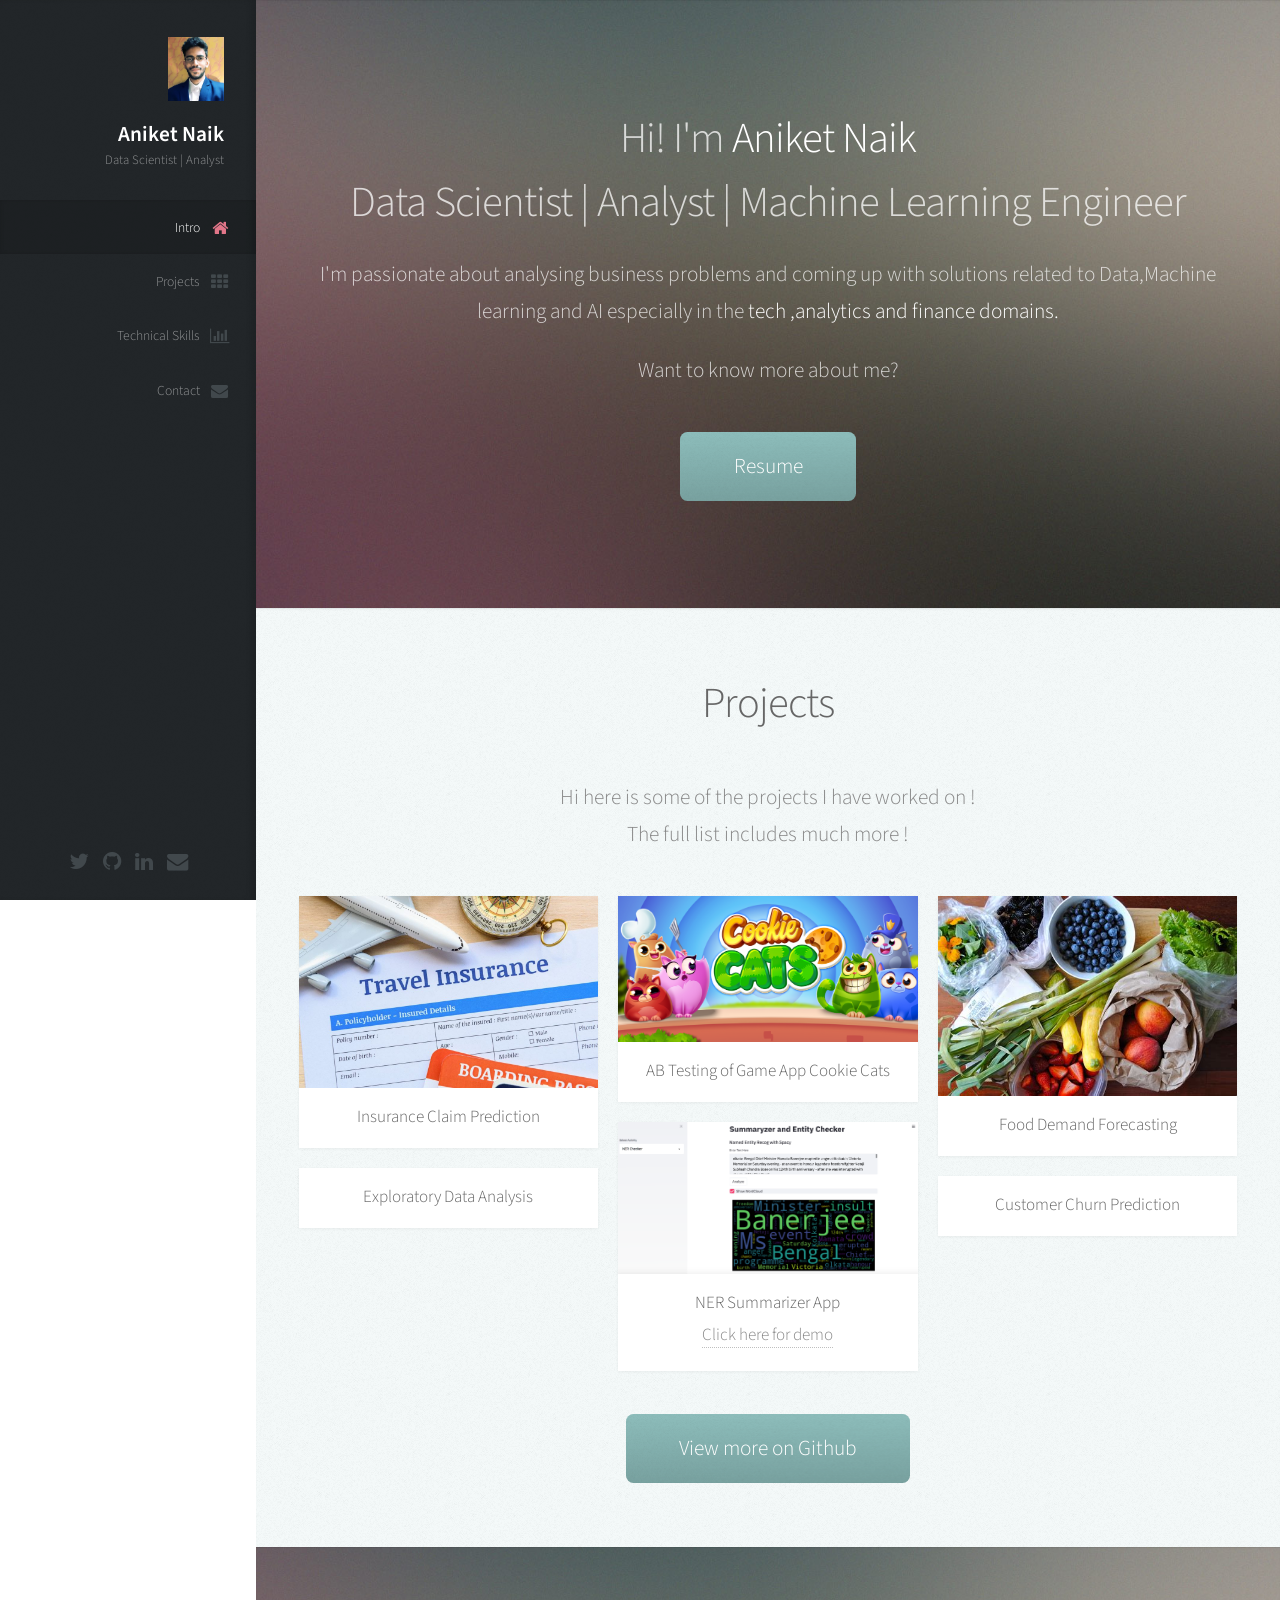
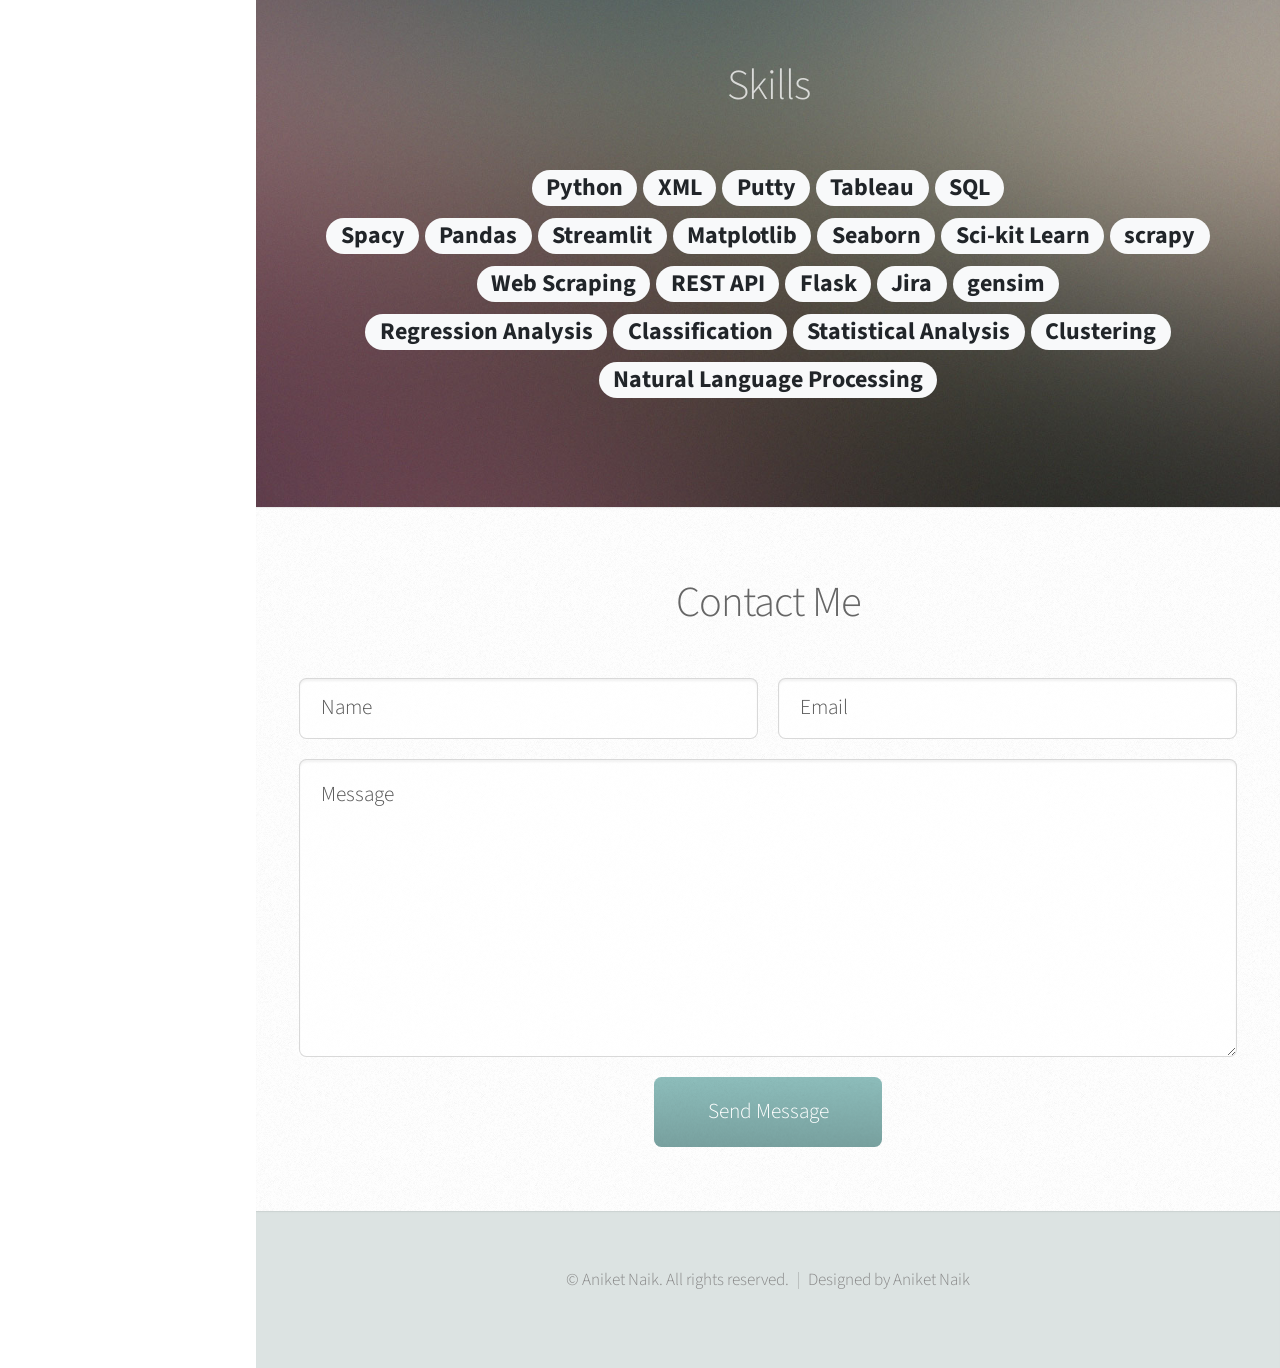
==== commit bd405bc5: "Update index.html" ====
--- a/index.html
+++ b/index.html
@@ -68,7 +68,7 @@
 							</header>
 
 							<footer>
-								<a href="https://drive.google.com/file/d/1S_exjBFI21-j6mLr7UdvXrMFw3QYFEDn/view" class="button scrolly">Resume</a>
+								<a href="https://drive.google.com/drive/folders/1NCIyzrlKmpfIfFkIbAMvzRN3objDBq9O" class="button scrolly">Resume</a>
 							</footer>
 
 						</div>
@@ -94,7 +94,7 @@
 									</article>
 									
 									<article class="item">
-										<a href="https://github.com/vinay-jaju/EDA-and-PCA-on-Graduate-Admission-Dataset" class="image fit"><img src="https://graamoddhaarakendra.in/assets/img/pages/43_t8_07012001515751.jpg" alt="" /></a>
+										<a href="https://github.com/Aniket1313/Project-Hotel-Booking-Analysis" class="image fit"><img src="https://graamoddhaarakendra.in/assets/img/pages/43_t8_07012001515751.jpg" alt="" /></a>
 										<header>
 											<h3>Exploratory Data Analysis</h3>
 										</header>
@@ -124,9 +124,9 @@
 												</header>
 											</article>
 											<article class="item">
-												<a href="https://colab.research.google.com/drive/1MGx-dCvkg_yGX9G6R3xuWXoZJczr4wUw" target="_blank" class="image fit"><img src="images/twitter-word-cloud.png" alt="" /></a>
+												<a href="https://github.com/Aniket1313/Project-AWS-Sagemaker-Customer-Churn-Prediction" target="_blank" class="image fit"><img src="https://www.pointillist.com/wp-content/uploads/2017/11/Running-4-the-Exit-2-844x422.png" alt="" /></a>
 												<header>
-													<h3>Twitter Sentiment Analysis</h3>
+													<h3>Customer Churn Prediction</h3>
 												</header>
 											</article>
 									
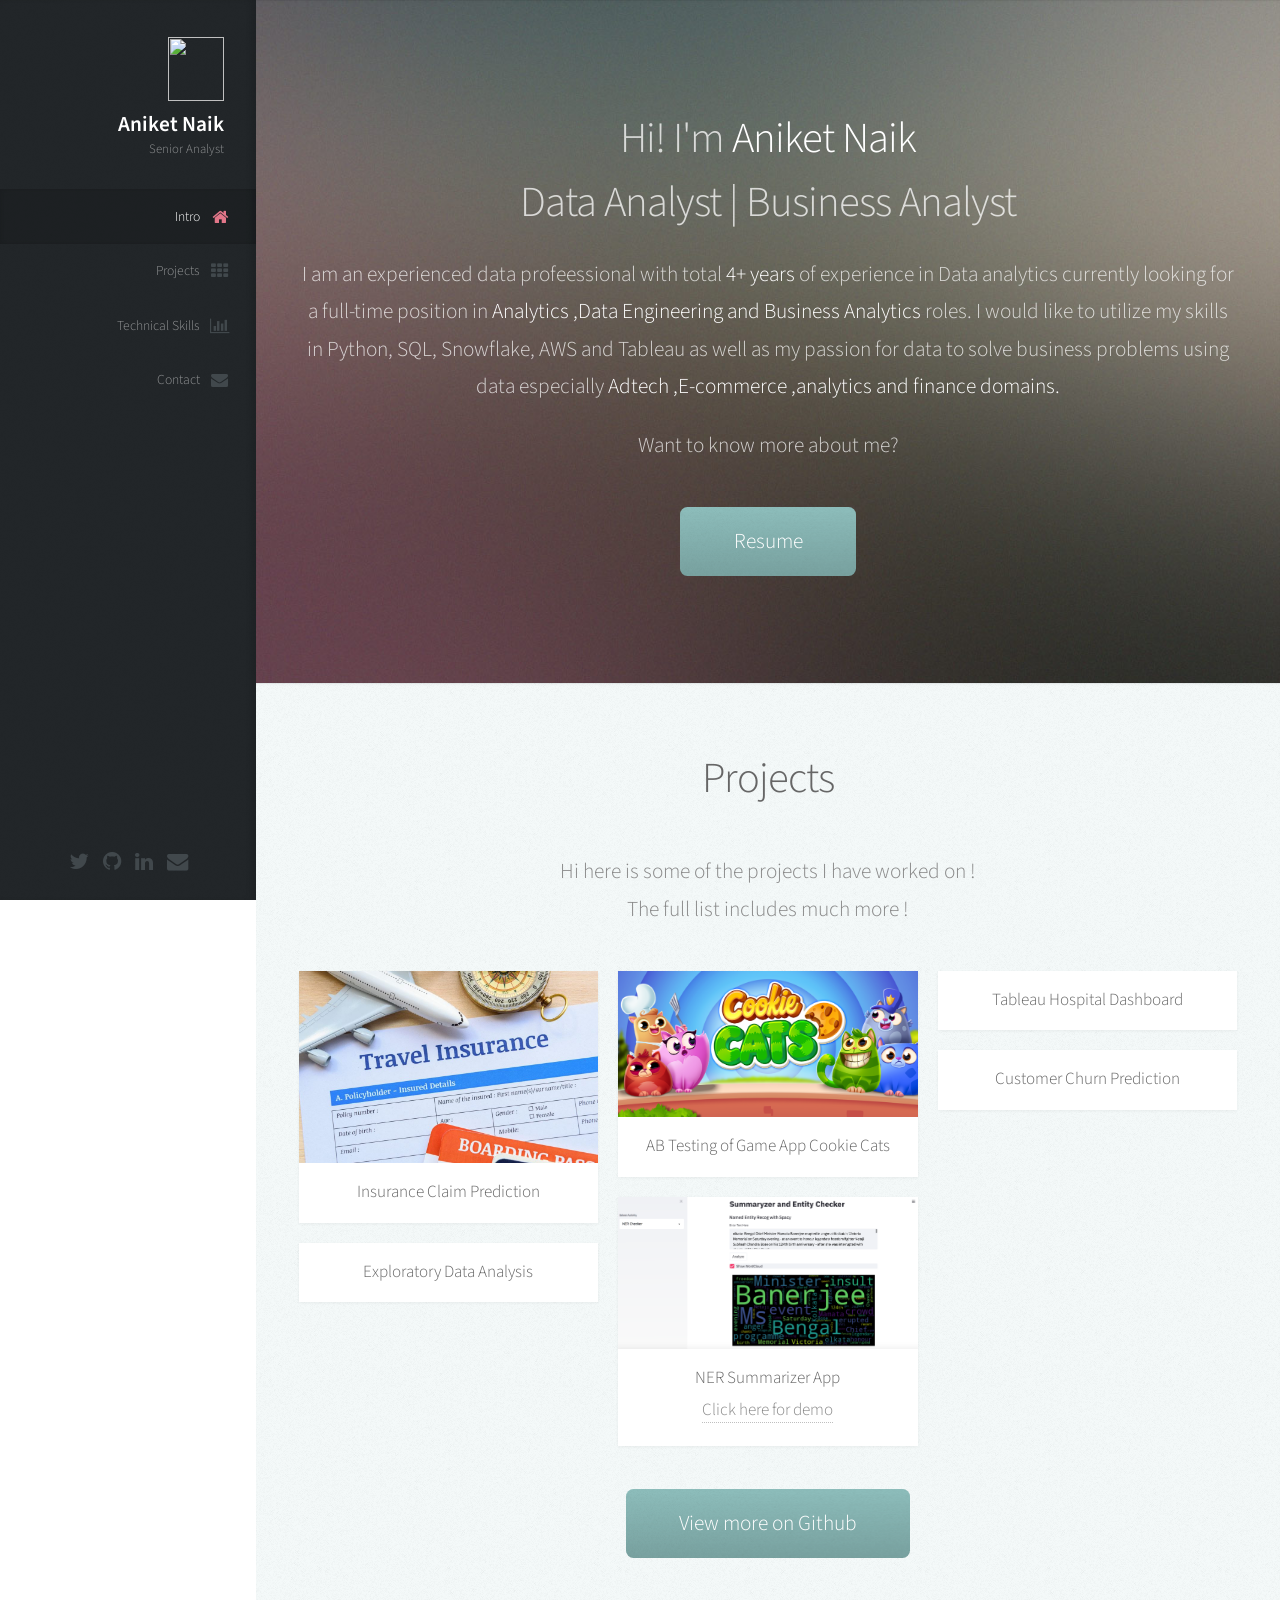
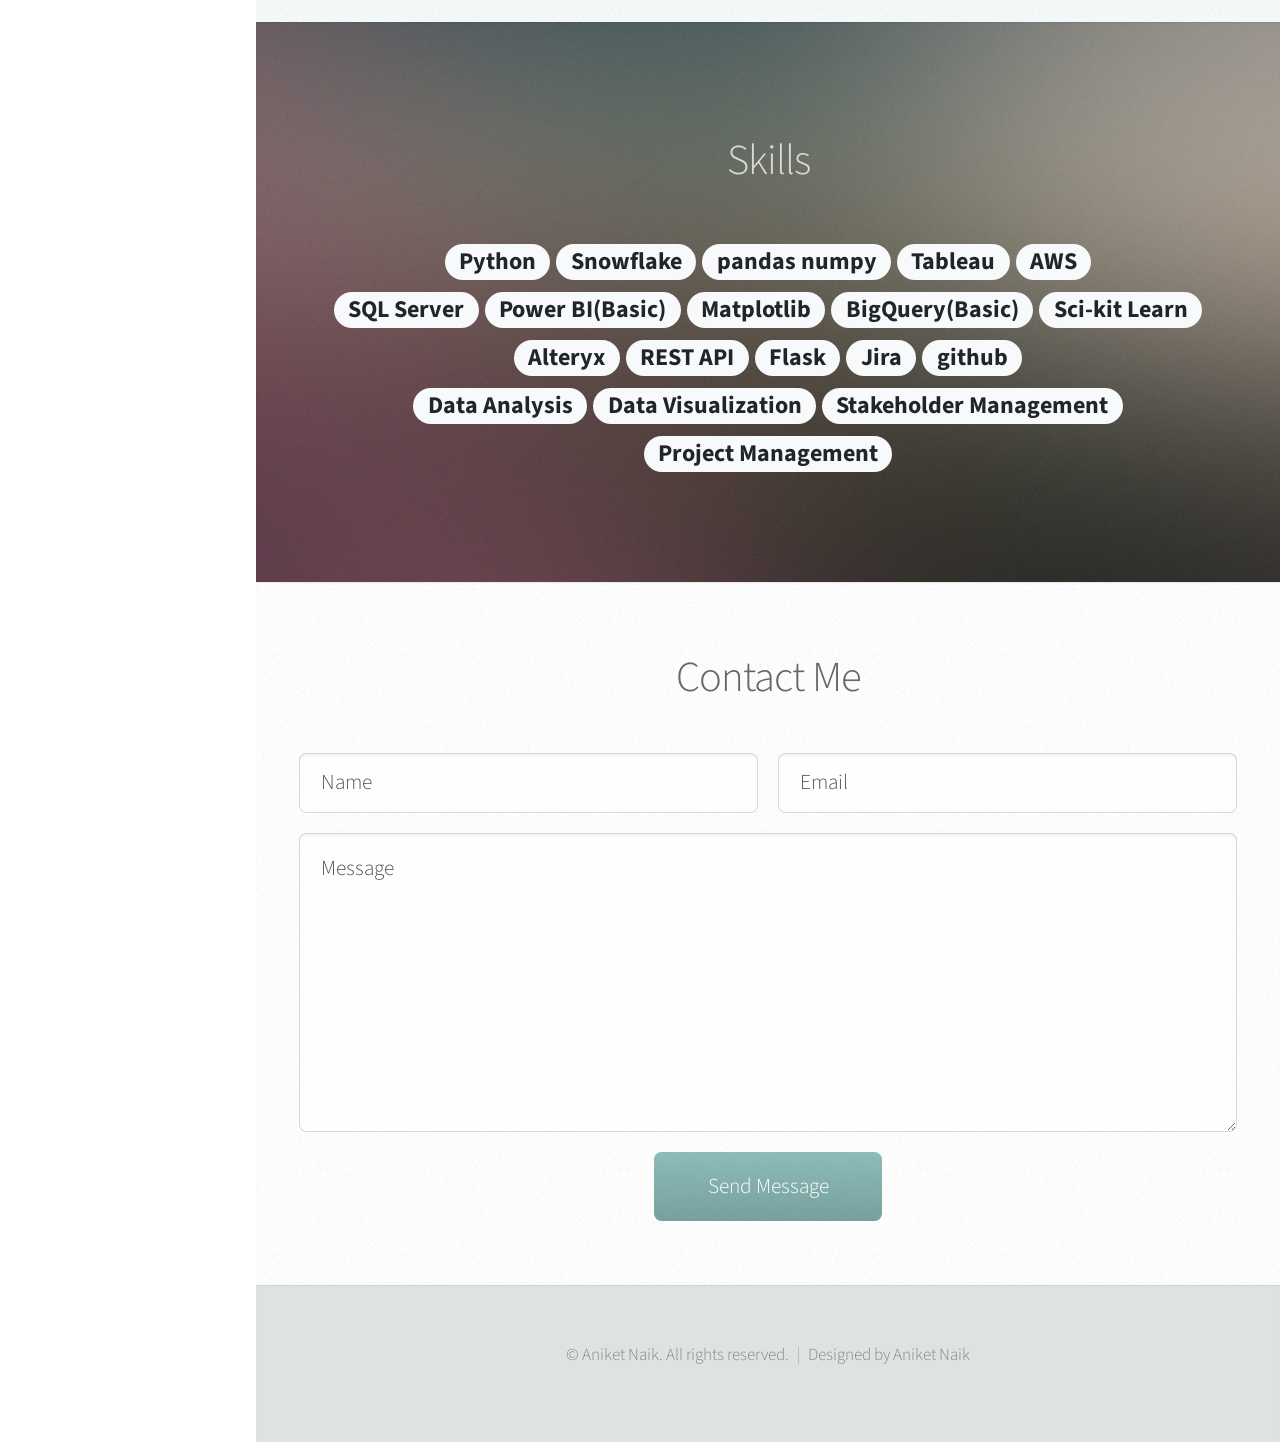
==== commit 99337eb5: "Update index.html" ====
--- a/index.html
+++ b/index.html
@@ -13,16 +13,16 @@
 	</head>
 	<body>
 
-		<!-- Header -->
+		<!-- Heade`r -->
 			<div id="header">
 
 				<div class="top">
 
 					<!-- Logo -->
 						<div id="logo">
-							<span class="image"><img src="images/aniket.jpeg" style="height: 64px; width: 56px;"alt="" /></span>
+							<span class="image"><img src="images/ani.jpg" style="height: 64px; width: 56px;"alt="" /></span>
 							<h1 id="title">Aniket Naik</h1>
-							<p> Data Scientist | Analyst </p>
+							<p> Senior Analyst </p>
 						</div>
 
 					<!-- Nav -->
@@ -46,7 +46,7 @@
 							<li><a href="https://twitter.com/Aniket_1011" class="icon fa-twitter"><span class="label">Twitter</span></a></li>
 							<li><a href="https://github.com/Aniket1313" class="icon fa-github"><span class="label">Github</span></a></li>
 							<li><a href="https://www.linkedin.com/in/aniketnaik11/" class="icon fa-linkedin"><span class="label">LinkedIn</span></a></li>
-							<li><a href="mailto:naikaniket26@gmail.com" class="icon fa-envelope"><span class="label">Email</span></a></li>
+							<li><a href="mailto:naikaniket26@outlook.com" class="icon fa-envelope"><span class="label">Email</span></a></li>
 						</ul>
 
 				</div>
@@ -61,14 +61,14 @@
 						<div class="container">
 
 							<header>
-								<h2 class="alt">Hi! I'm <strong>Aniket Naik</strong><br /> Data Scientist | Analyst | Machine Learning Engineer
+								<h2 class="alt">Hi! I'm <strong>Aniket Naik</strong><br /> Data Analyst | Business Analyst
 								</h2>
-								<p> I'm passionate about analysing business problems and coming up with solutions related to Data,Machine learning and AI especially in the <strong>tech ,analytics and finance domains.</strong> </p>
+								<p> I am an experienced data profeessional with total <strong>4+ years</strong> of experience in Data analytics currently looking for a full-time position in <strong>Analytics ,Data Engineering and Business Analytics</strong> roles. I would like to utilize my skills in Python, SQL, Snowflake, AWS and Tableau as well as my passion for data to solve business problems using data especially <strong>Adtech ,E-commerce ,analytics and finance domains.</strong> </p>
 								<p>Want to know more about me?</p>
 							</header>
 
 							<footer>
-								<a href="https://drive.google.com/drive/folders/1NCIyzrlKmpfIfFkIbAMvzRN3objDBq9O" class="button scrolly">Resume</a>
+								<a href="https://drive.google.com/file/d/1C5SsWIZOPFVhrbNrU0NNS8Cl9siRexd4/view?usp=drive_link" class="button scrolly">Resume</a>
 							</footer>
 
 						</div>
@@ -118,9 +118,9 @@
 								</div>
 								<div class="4u 12u$(mobile)">
 										<article class="item">
-												<a href="https://github.com/Aniket1313/Project-Demand-Forecasting" class="image fit"><img src="images/food-demand-forecast.jpg" alt="" /></a>
+												<a href="https://github.com/Aniket1313/Tableau-Hospital-Dashboard" class="image fit"><img src="images/Tableau.JPG" alt="" /></a>
 												<header>
-													<h3>Food Demand Forecasting</h3>
+													<h3>Tableau Hospital Dashboard</h3>
 												</header>
 											</article>
 											<article class="item">
@@ -152,35 +152,31 @@
 								
 								<h3>
 									<span class="badge badge-pill badge-light">Python</span> 	
-									<span class="badge badge-pill badge-light">XML</span>
-									<span class="badge badge-pill badge-light">Putty</span>
+									<span class="badge badge-pill badge-light">Snowflake</span>
+									<span class="badge badge-pill badge-light">pandas numpy</span>
 									<span class="badge badge-pill badge-light">Tableau</span> 	
-									<span class="badge badge-pill badge-light">SQL</span>
+									<span class="badge badge-pill badge-light">AWS</span>
 								</h3>
 								<h3>
-										<span class="badge badge-pill badge-light">Spacy</span> 	
-										<span class="badge badge-pill badge-light">Pandas</span>
-										<span class="badge badge-pill badge-light">Streamlit</span>
+										<span class="badge badge-pill badge-light">SQL Server</span> 	
+										<span class="badge badge-pill badge-light">Power BI(Basic)</span>
 										<span class="badge badge-pill badge-light">Matplotlib</span> 	
-										<span class="badge badge-pill badge-light">Seaborn</span> 	
-										<span class="badge badge-pill badge-light">Sci-kit Learn</span>
-										<span class="badge badge-pill badge-light">scrapy</span>
-									
+										<span class="badge badge-pill badge-light">BigQuery(Basic)</span> 	
+										<span class="badge badge-pill badge-light">Sci-kit Learn</span>									
 									</h3>
 									<h3>
-											<span class="badge badge-pill badge-light">Web Scraping</span> 	
+											<span class="badge badge-pill badge-light">Alteryx</span> 	
 											<span class="badge badge-pill badge-light">REST API</span> 	
 											<span class="badge badge-pill badge-light">Flask</span> 	
 											<span class="badge badge-pill badge-light">Jira</span> 
-											<span class="badge badge-pill badge-light">gensim</span>
+											<span class="badge badge-pill badge-light">github</span>
 										
 										</h3>
 										<h3>
-												<span class="badge badge-pill badge-light">Regression Analysis</span> 	
-												<span class="badge badge-pill badge-light">Classification</span> 	
-												<span class="badge badge-pill badge-light">Statistical Analysis</span>
-												<span class="badge badge-pill badge-light">Clustering</span> 	
-												<span class="badge badge-pill badge-light"> Natural  Language Processing</span> 	
+												<span class="badge badge-pill badge-light">Data Analysis</span> 	
+												<span class="badge badge-pill badge-light">Data Visualization</span> 	
+												<span class="badge badge-pill badge-light">Stakeholder Management</span> 	
+												<span class="badge badge-pill badge-light">Project Management</span> 	
 											</h3>
 							</div>
 						</div>
